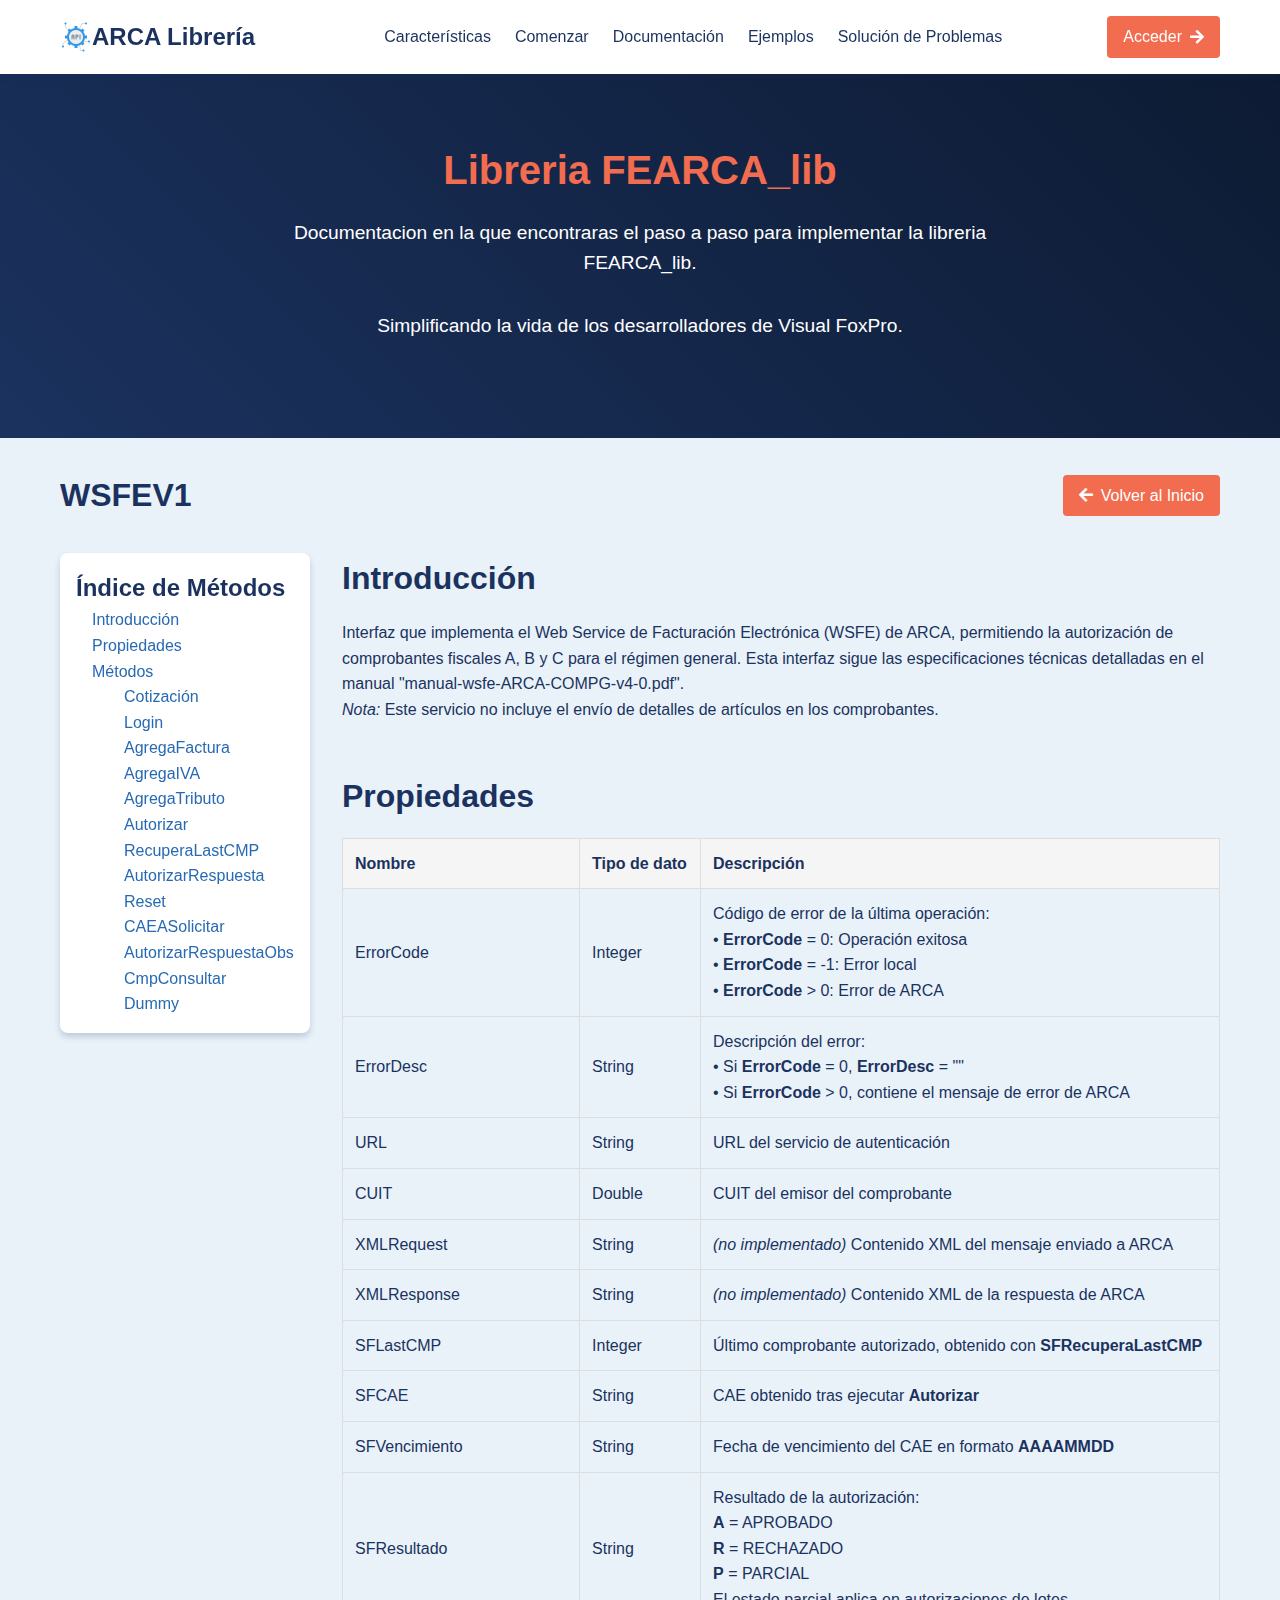
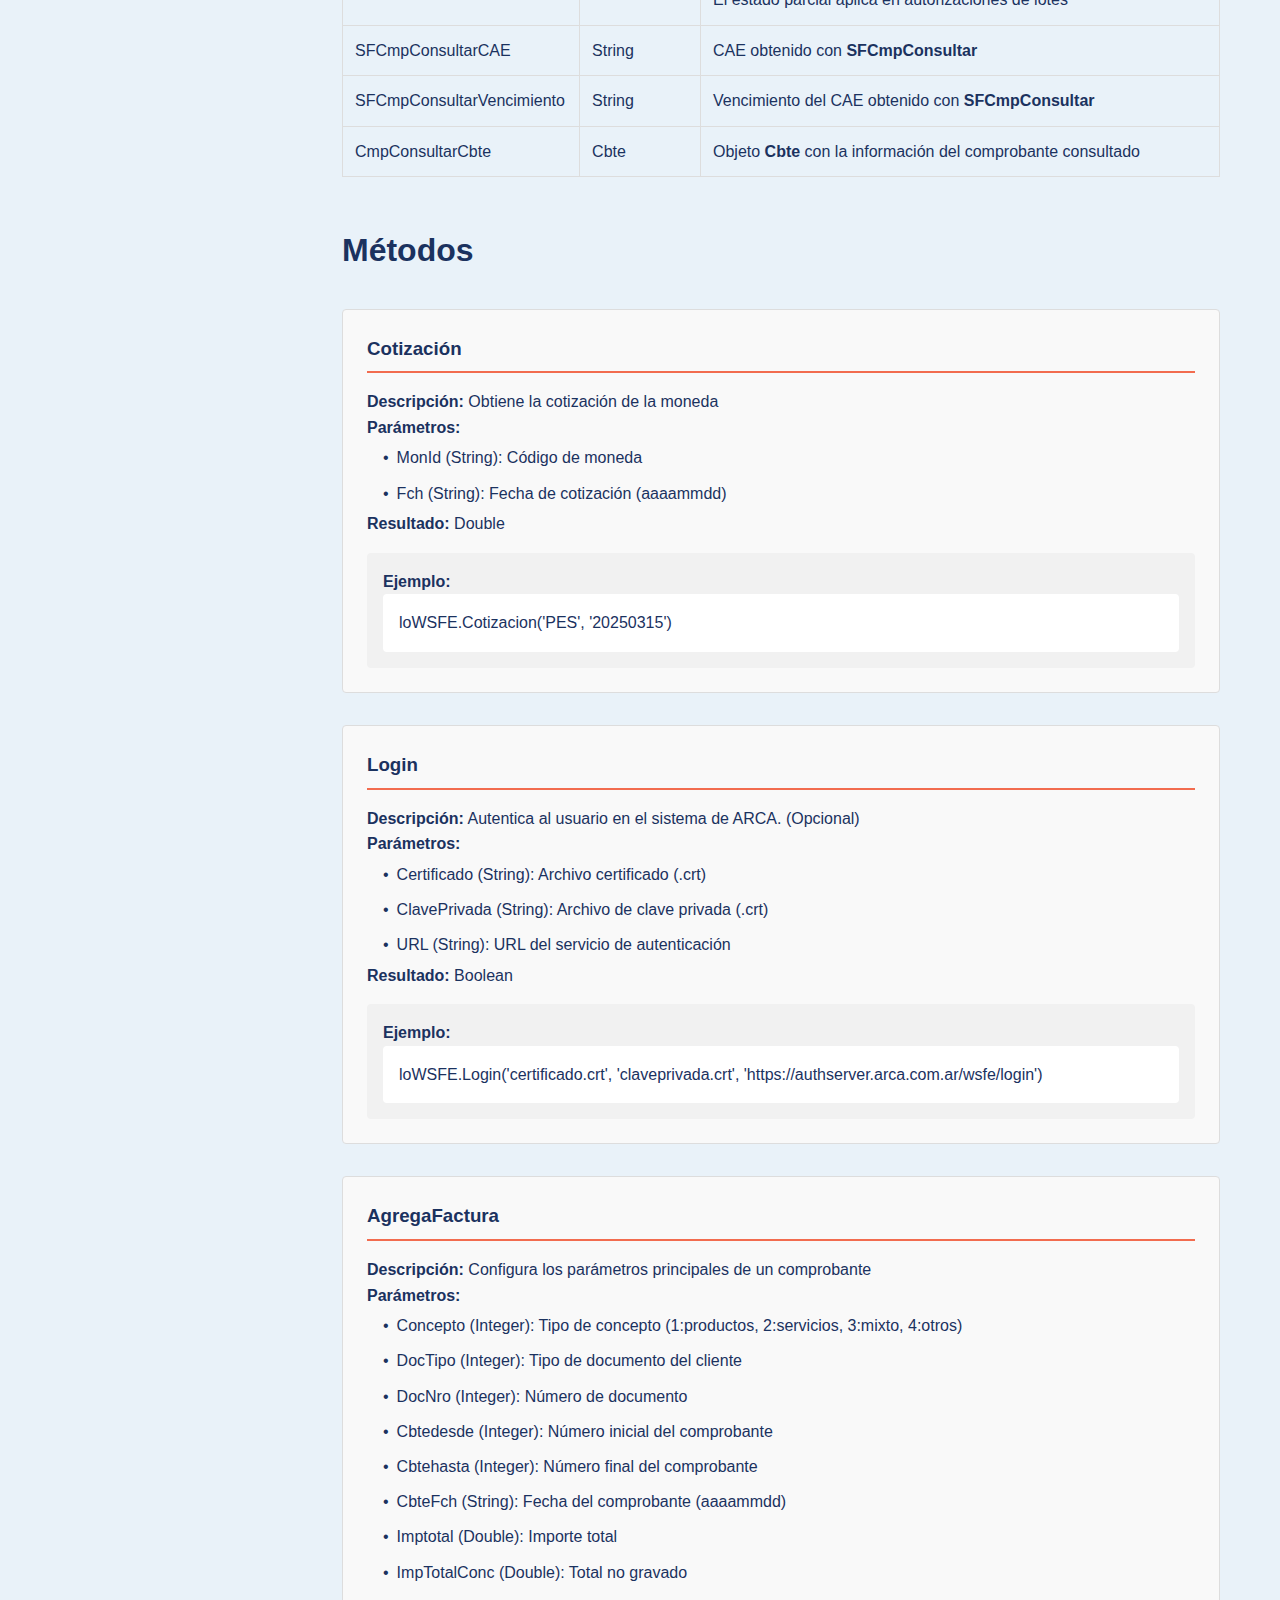
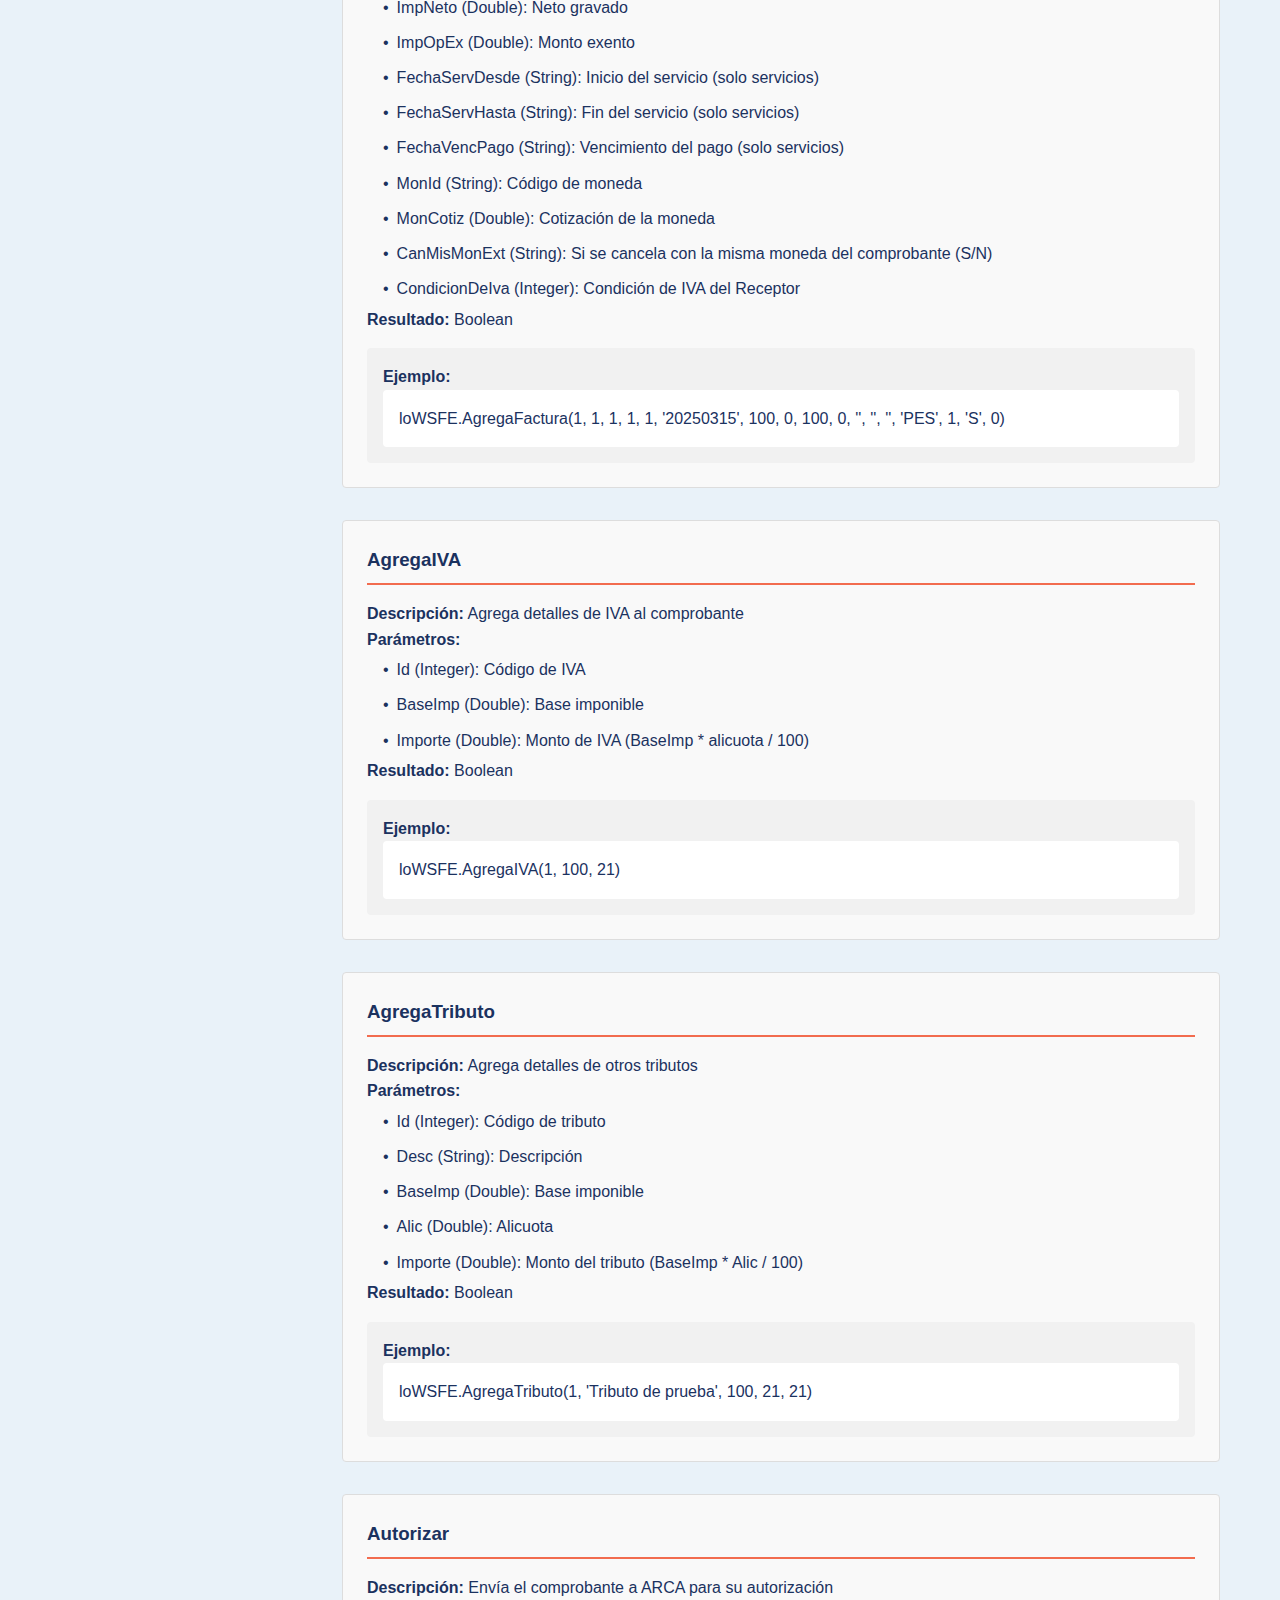
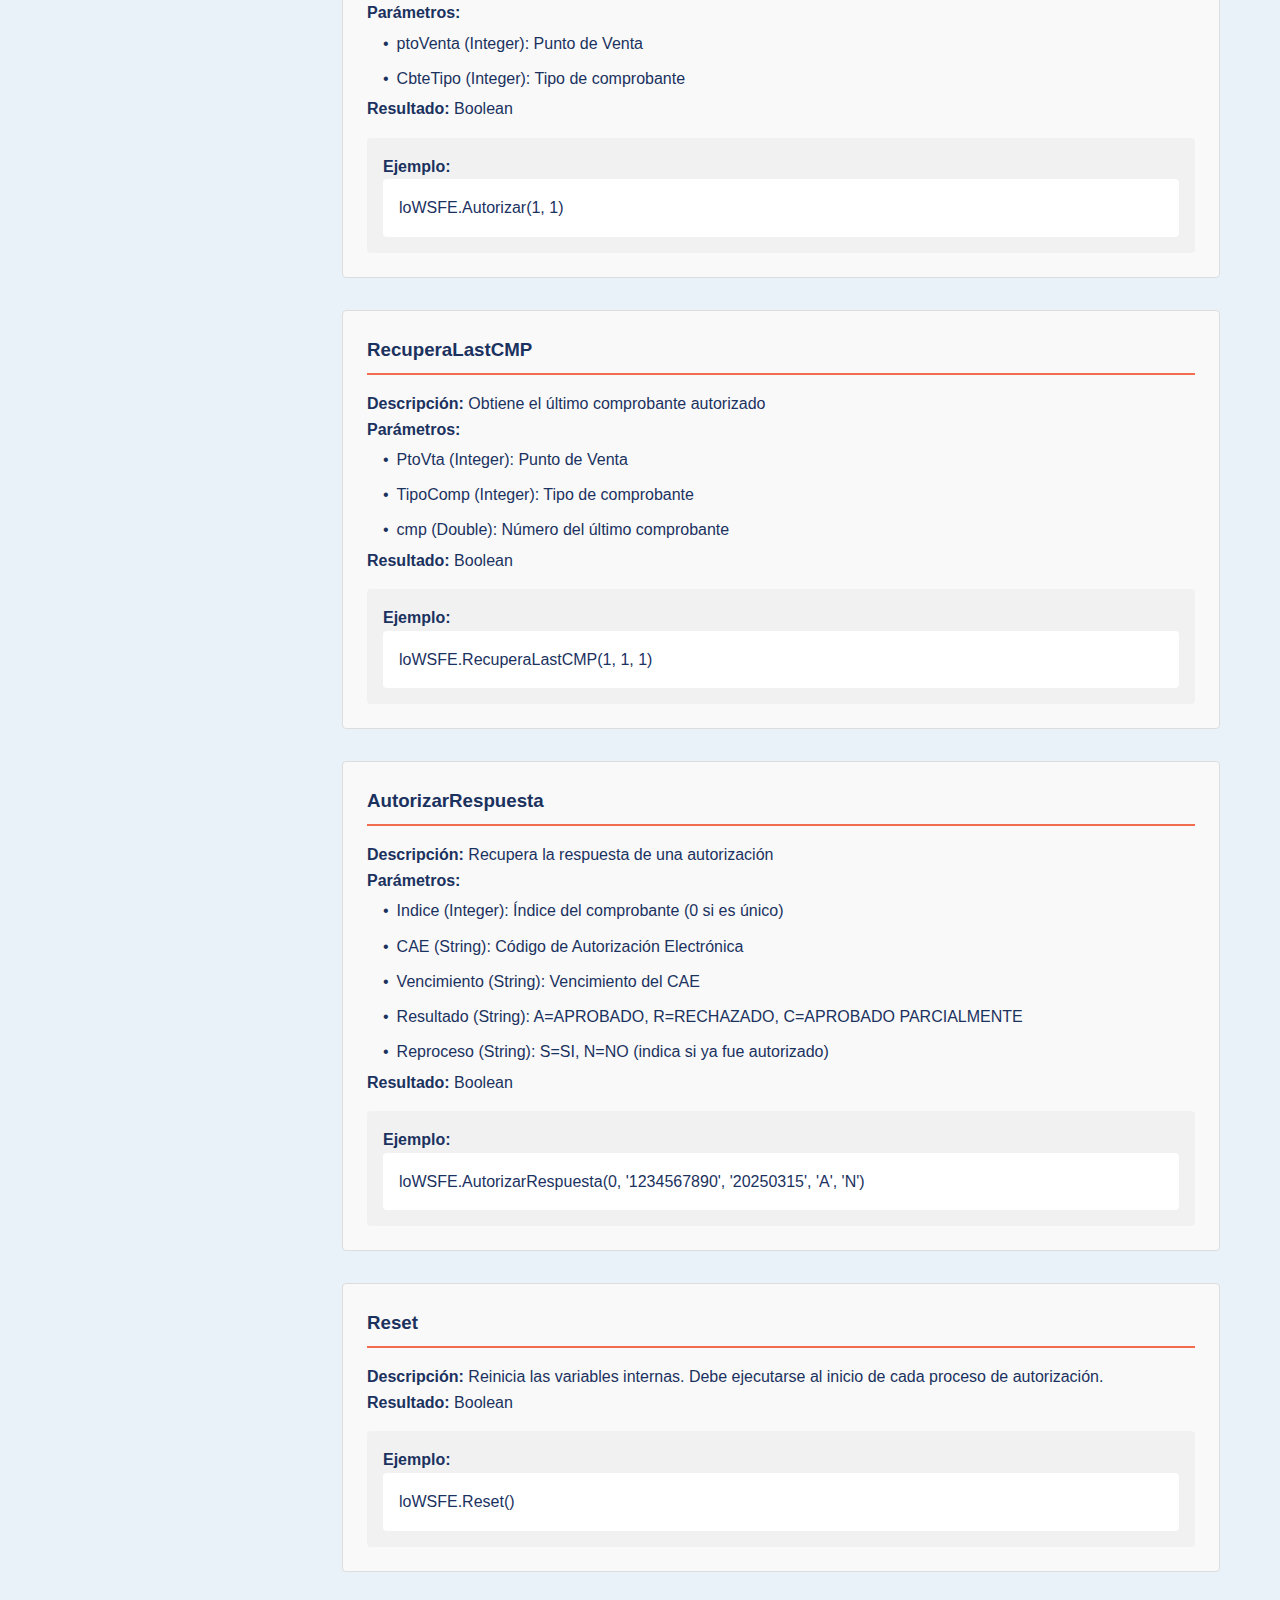
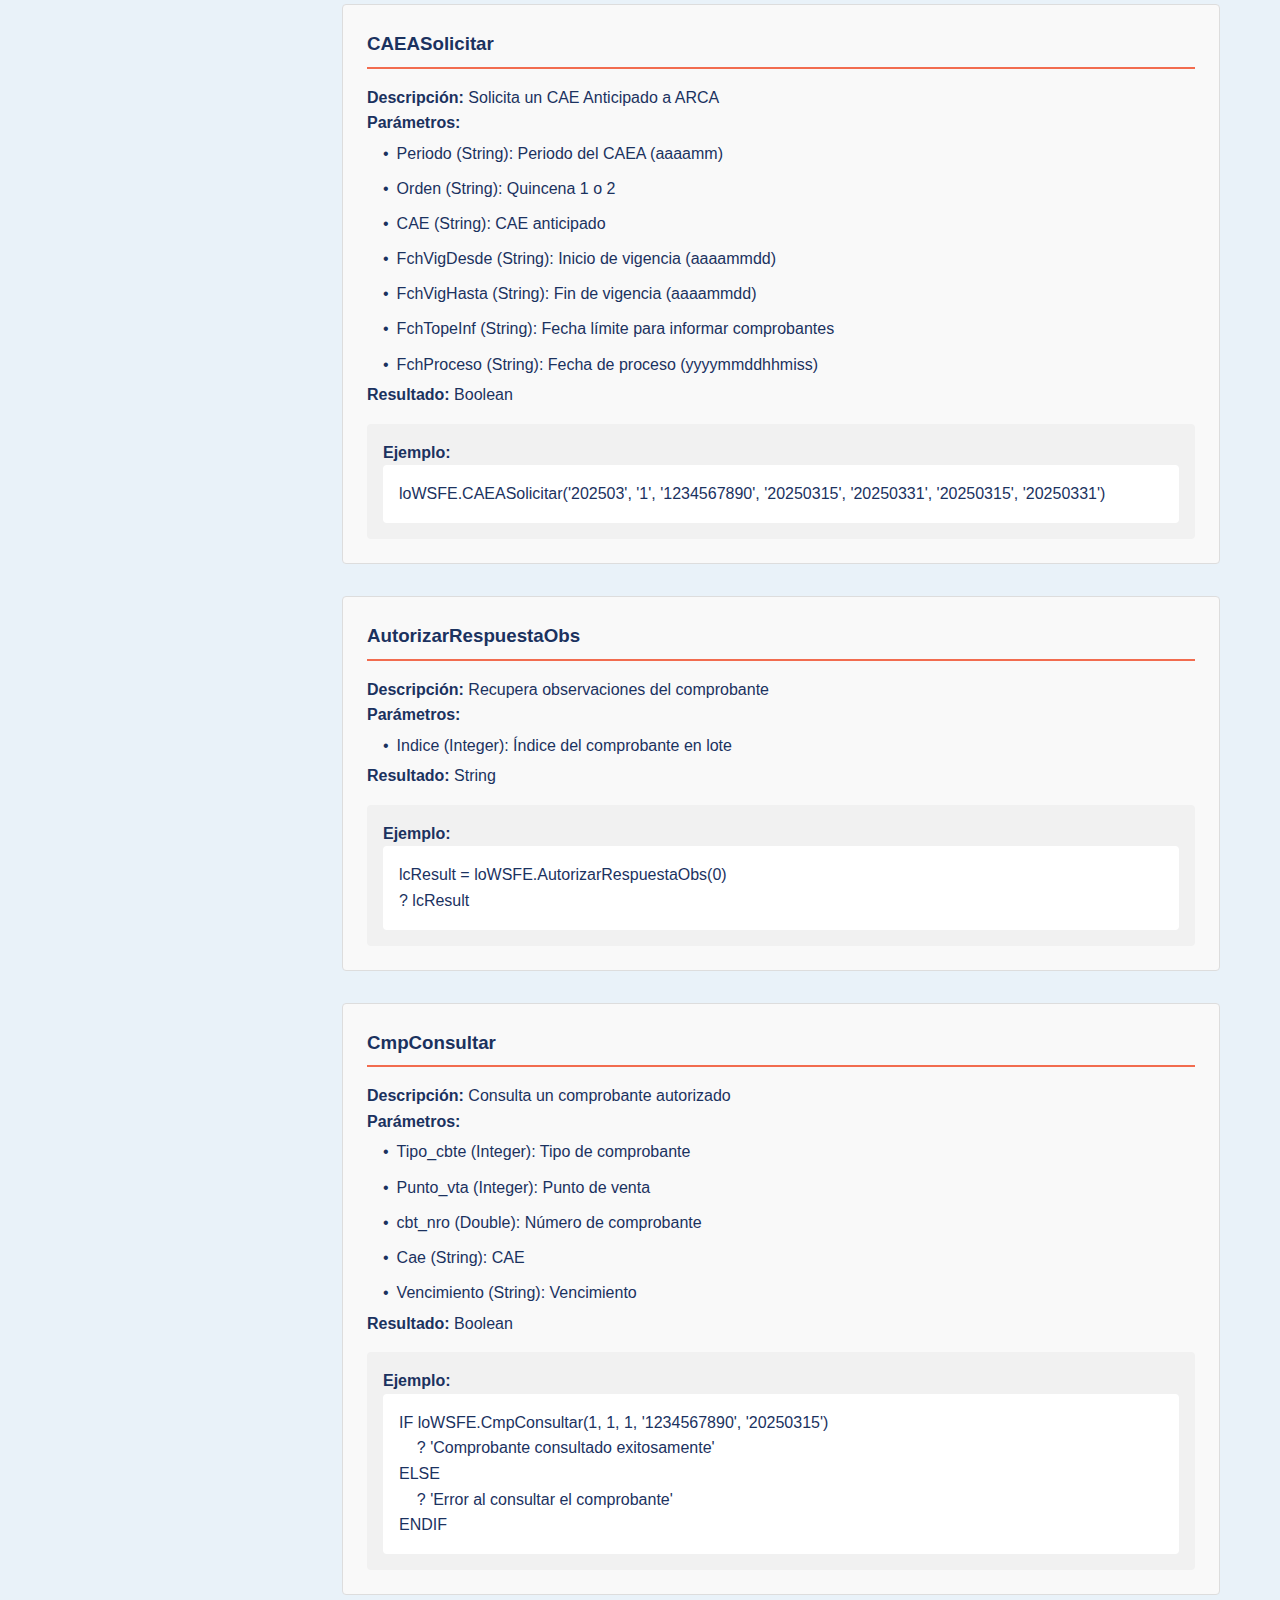
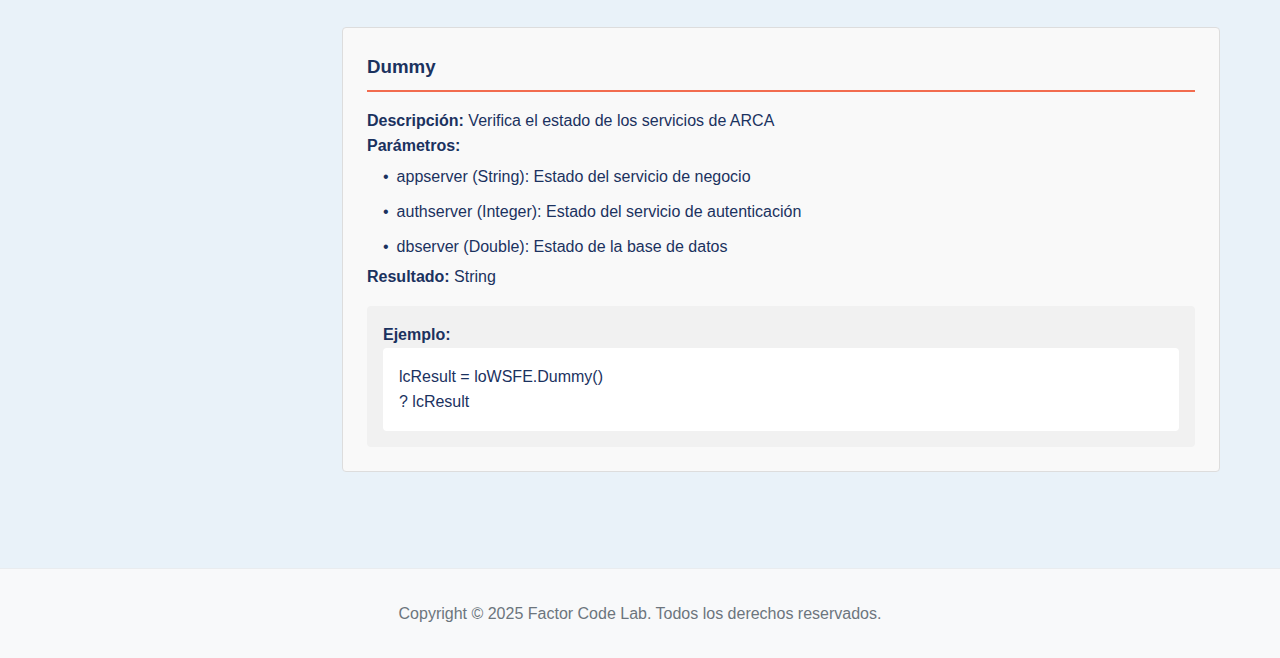
==== documentation.html @ 76cac280 "documentacion de arca terminada" ====
<!DOCTYPE html>
<html lang="es">
<head>
    <meta charset="UTF-8">
    <meta name="viewport" content="width=device-width, initial-scale=1.0">
    <title>Documentación de la Libreria FEARCA_lib</title>
    <link rel="stylesheet" href="css/styles.css">
    <script src="https://cdnjs.cloudflare.com/ajax/libs/jquery/3.6.0/jquery.min.js"></script>
    <script src="js/main.js" defer></script>
    <link rel="stylesheet" href="https://cdnjs.cloudflare.com/ajax/libs/font-awesome/5.15.4/css/all.min.css">
    <!-- Favicon y Apple Touch Icons -->
    <link rel="apple-touch-icon" sizes="180x180" href="/assets/icon/apple-touch-icon.png">
    <link rel="icon" type="image/png" sizes="32x32" href="/assets/icon/favicon-32x32.png">
    <link rel="icon" type="image/png" sizes="16x16" href="/assets/icon/favicon-16x16.png">
    <link rel="icon" type="image/png" sizes="192x192" href="/assets/icon/android-chrome-192x192.png">
    <link rel="icon" type="image/png" sizes="512x512" href="/assets/icon/android-chrome-512x512.png">
    <link rel="shortcut icon" href="/assets/icon/favicon.ico">

</head>
<body>
    <header>
        <div class="container header-content">
            <div class="menu-icon">
                <img src="/assets/icon/favicon-32x32.png" alt="Logo de ARCA Librería">
                <a href="#" class="logo">ARCA Librería</a>
            </div>
            <nav>
                <ul>
                    <li><a href="#features">Características</a></li>
                    <li><a href="#getting-started">Comenzar</a></li>
                    <li><a href="#documentation">Documentación</a></li>
                    <li><a href="#examples">Ejemplos</a></li>
                    <li><a href="#troubleshooting">Solución de Problemas</a></li>
                </ul>
            </nav>
            <div class="nav-buttons">
                <a href="https://apiworks.online/" class="btn-nav">
                    Acceder
                    <i class="fas fa-arrow-right"></i>
                    
                </a>
            </div>
        </div>
    </header>
    <section class="hero-library">
        <div class="container">
            <h1>Libreria FEARCA_lib</h1>
            <p>Documentacion en la que encontraras el paso a paso para implementar la libreria FEARCA_lib.</p>
            <p>Simplificando la vida de los desarrolladores de Visual FoxPro.</p>
            
        </div>
    </section>
    <main class="container">
        <div class="header-library">
            <h1>WSFEV1</h1>
            <div class="nav-buttons">
                <a href="index.html" class="btn-nav">
                    <i class="fas fa-arrow-left"></i>
                    Volver al Inicio
                </a>
            </div>
        </div>
        <div class="documentation-container">
            <aside class="sidebar">
                <section id="indice">
                    <h2>Índice de Métodos</h2>
                    <ul>
                        <li><a href="#introduccion">Introducción</a></li>
                        <li><a href="#propiedades">Propiedades</a></li>
                        <li><a href="#metodos">Métodos</a>
                            <ul>
                                <li><a href="#cotizacion">Cotización</a></li>
                                <li><a href="#login">Login</a></li>
                                <li><a href="#agregafactura">AgregaFactura</a></li>
                                <li><a href="#agregaiva">AgregaIVA</a></li>
                                <li><a href="#agregatributo">AgregaTributo</a></li>
                                <li><a href="#autorizar">Autorizar</a></li>
                                <li><a href="#recuperalastcmp">RecuperaLastCMP</a></li>
                                <li><a href="#autorizarrespuesta">AutorizarRespuesta</a></li>
                                <li><a href="#reset">Reset</a></li>
                                <li><a href="#caeasolicitar">CAEASolicitar</a></li>
                                <li><a href="#autorizarrespuestaobs">AutorizarRespuestaObs</a></li>
                                <li><a href="#cmpconsultar">CmpConsultar</a></li>
                                <li><a href="#dummy">Dummy</a></li>
                            </ul>
                        </li>
                    </ul>
                </section>
            </aside>

            <div class="content">
                <section id="introduccion">
                    <h2>Introducción</h2>
                    <p>Interfaz que implementa el Web Service de Facturación Electrónica (WSFE) de ARCA, permitiendo la autorización de comprobantes fiscales A, B y C para el régimen general. Esta interfaz sigue las especificaciones técnicas detalladas en el manual "manual-wsfe-ARCA-COMPG-v4-0.pdf".</p>
                    <p><em>Nota:</em> Este servicio no incluye el envío de detalles de artículos en los comprobantes.</p>
                </section>

                <section id="propiedades">
                    <h2 class="content-title">Propiedades</h2>
                    <table>
                        <thead>
                            <tr>
                                <th>Nombre</th>
                                <th>Tipo de dato</th>
                                <th>Descripción</th>
                            </tr>
                        </thead>
                        <tbody>
                            <tr>
                                <td>ErrorCode</td>
                                <td>Integer</td>
                                <td>Código de error de la última operación:<br>
                                    • <strong>ErrorCode</strong> = 0: Operación exitosa<br>
                                    • <strong>ErrorCode</strong> = -1: Error local<br>
                                    • <strong>ErrorCode</strong> > 0: Error de ARCA</td>
                            </tr>
                            <tr>
                                <td>ErrorDesc</td>
                                <td>String</td>
                                <td>Descripción del error:<br>
                                    • Si <strong>ErrorCode</strong> = 0, <strong>ErrorDesc</strong> = ""<br>
                                    • Si <strong>ErrorCode</strong> > 0, contiene el mensaje de error de ARCA</td>
                            </tr>
                            <tr>
                                <td>URL</td>
                                <td>String</td>
                                <td>URL del servicio de autenticación</td>
                            </tr>
                            <tr>
                                <td>CUIT</td>
                                <td>Double</td>
                                <td>CUIT del emisor del comprobante</td>
                            </tr>
                            <tr>
                                <td>XMLRequest</td>
                                <td>String</td>
                                <td><em>(no implementado)</em> Contenido XML del mensaje enviado a ARCA</td>
                            </tr>
                            <tr>
                                <td>XMLResponse</td>
                                <td>String</td>
                                <td><em>(no implementado)</em> Contenido XML de la respuesta de ARCA</td>
                            </tr>
                            <tr>
                                <td>SFLastCMP</td>
                                <td>Integer</td>
                                <td>Último comprobante autorizado, obtenido con <strong>SFRecuperaLastCMP</strong></td>
                            </tr>
                            <tr>
                                <td>SFCAE</td>
                                <td>String</td>
                                <td>CAE obtenido tras ejecutar <strong>Autorizar</strong></td>
                            </tr>
                            <tr>
                                <td>SFVencimiento</td>
                                <td>String</td>
                                <td>Fecha de vencimiento del CAE en formato <strong>AAAAMMDD</strong></td>
                            </tr>
                            <tr>
                                <td>SFResultado</td>
                                <td>String</td>
                                <td>Resultado de la autorización:<br>
                                    <strong>A</strong> = APROBADO<br>
                                    <strong>R</strong> = RECHAZADO<br>
                                    <strong>P</strong> = PARCIAL<br>
                                    El estado parcial aplica en autorizaciones de lotes</td>
                            </tr>
                            <tr>
                                <td>SFCmpConsultarCAE</td>
                                <td>String</td>
                                <td>CAE obtenido con <strong>SFCmpConsultar</strong></td>
                            </tr>
                            <tr>
                                <td>SFCmpConsultarVencimiento</td>
                                <td>String</td>
                                <td>Vencimiento del CAE obtenido con <strong>SFCmpConsultar</strong></td>
                            </tr>
                            <tr>
                                <td>CmpConsultarCbte</td>
                                <td>Cbte</td>
                                <td>Objeto <strong>Cbte</strong> con la información del comprobante consultado</td>
                            </tr>
                        </tbody>
                    </table>
                </section>

                <section id="metodos">
                    <h2 class="content-title">Métodos</h2>
                    
                    <div id="cotizacion" class="metodo">
                        <h3>Cotización</h3>
                        <p><strong>Descripción:</strong> Obtiene la cotización de la moneda</p>
                        <p><strong>Parámetros:</strong></p>
                        <ul>
                            <li class="li-library">MonId (String): Código de moneda</li>
                            <li class="li-library">Fch (String): Fecha de cotización (aaaammdd)</li>
                        </ul>
                        <p><strong>Resultado:</strong> Double</p>
                        <div class="ejemplo">
                            <h4>Ejemplo:</h4>
                            <pre><code>loWSFE.Cotizacion('PES', '20250315')</code></pre>
                        </div>
                    </div>

                    <div id="login" class="metodo">
                        <h3>Login</h3>
                        <p><strong>Descripción:</strong> Autentica al usuario en el sistema de ARCA. (Opcional)</p>
                        <p><strong>Parámetros:</strong></p>
                        <ul>
                            <li class="li-library">Certificado (String): Archivo certificado (.crt)</li>
                            <li class="li-library">ClavePrivada (String): Archivo de clave privada (.crt)</li>
                            <li class="li-library">URL (String): URL del servicio de autenticación</li>
                        </ul>
                        <p><strong>Resultado:</strong> Boolean</p>
                        <div class="ejemplo">
                            <h4>Ejemplo:</h4>
                            <pre><code>loWSFE.Login('certificado.crt', 'claveprivada.crt', 'https://authserver.arca.com.ar/wsfe/login')</code></pre>
                        </div>
                    </div>

                    <div id="agregafactura" class="metodo">
                        <h3>AgregaFactura</h3>
                        <p><strong>Descripción:</strong> Configura los parámetros principales de un comprobante</p>
                        <p><strong>Parámetros:</strong></p>
                        <ul>
                            <li class="li-library">Concepto (Integer): Tipo de concepto (1:productos, 2:servicios, 3:mixto, 4:otros)</li>
                            <li class="li-library">DocTipo (Integer): Tipo de documento del cliente</li>
                            <li class="li-library">DocNro (Integer): Número de documento</li>
                            <li class="li-library">Cbtedesde (Integer): Número inicial del comprobante</li>
                            <li class="li-library">Cbtehasta (Integer): Número final del comprobante</li>
                            <li class="li-library">CbteFch (String): Fecha del comprobante (aaaammdd)</li>
                            <li class="li-library">Imptotal (Double): Importe total</li>
                            <li class="li-library">ImpTotalConc (Double): Total no gravado</li>
                            <li class="li-library">ImpNeto (Double): Neto gravado</li>
                            <li class="li-library">ImpOpEx (Double): Monto exento</li>
                            <li class="li-library">FechaServDesde (String): Inicio del servicio (solo servicios)</li>
                            <li class="li-library">FechaServHasta (String): Fin del servicio (solo servicios)</li>
                            <li class="li-library">FechaVencPago (String): Vencimiento del pago (solo servicios)</li>
                            <li class="li-library">MonId (String): Código de moneda</li>
                            <li class="li-library">MonCotiz (Double): Cotización de la moneda</li>
                            <li class="li-library">CanMisMonExt (String): Si se cancela con la misma moneda del comprobante (S/N)</li>
                            <li class="li-library">CondicionDeIva (Integer): Condición de IVA del Receptor</li>
                        </ul>
                        <p><strong>Resultado:</strong> Boolean</p>
                        <div class="ejemplo">
                            <h4>Ejemplo:</h4>
                            <pre><code>loWSFE.AgregaFactura(1, 1, 1, 1, 1, '20250315', 100, 0, 100, 0, '', '', '', 'PES', 1, 'S', 0)</code></pre>
                        </div>
                    </div>

                    <div id="agregaiva" class="metodo">
                        <h3>AgregaIVA</h3>
                        <p><strong>Descripción:</strong> Agrega detalles de IVA al comprobante</p>
                        <p><strong>Parámetros:</strong></p>
                        <ul>
                            <li class="li-library">Id (Integer): Código de IVA</li>
                            <li class="li-library">BaseImp (Double): Base imponible</li>
                            <li class="li-library">Importe (Double): Monto de IVA (BaseImp * alicuota / 100)</li>
                        </ul>
                        <p><strong>Resultado:</strong> Boolean</p>
                        <div class="ejemplo">
                            <h4>Ejemplo:</h4>
                            <pre><code>loWSFE.AgregaIVA(1, 100, 21)</code></pre>
                        </div>
                    </div>

                    <div id="agregatributo" class="metodo">
                        <h3>AgregaTributo</h3>
                        <p><strong>Descripción:</strong> Agrega detalles de otros tributos</p>
                        <p><strong>Parámetros:</strong></p>
                        <ul>
                            <li class="li-library">Id (Integer): Código de tributo</li>
                            <li class="li-library">Desc (String): Descripción</li>
                            <li class="li-library">BaseImp (Double): Base imponible</li>
                            <li class="li-library">Alic (Double): Alicuota</li>
                            <li class="li-library">Importe (Double): Monto del tributo (BaseImp * Alic / 100)</li>
                        </ul>
                        <p><strong>Resultado:</strong> Boolean</p>
                        <div class="ejemplo">
                            <h4>Ejemplo:</h4>
                            <pre><code>loWSFE.AgregaTributo(1, 'Tributo de prueba', 100, 21, 21)</code></pre>
                        </div>
                    </div>

                    <div id="autorizar" class="metodo">
                        <h3>Autorizar</h3>
                        <p><strong>Descripción:</strong> Envía el comprobante a ARCA para su autorización</p>
                        <p><strong>Parámetros:</strong></p>
                        <ul>
                            <li class="li-library">ptoVenta (Integer): Punto de Venta</li>
                            <li class="li-library">CbteTipo (Integer): Tipo de comprobante</li>
                        </ul>
                        <p><strong>Resultado:</strong> Boolean</p>
                        <div class="ejemplo">
                            <h4>Ejemplo:</h4>
                            <pre><code>loWSFE.Autorizar(1, 1)</code></pre>
                        </div>
                    </div>

                    <div id="recuperalastcmp" class="metodo">
                        <h3>RecuperaLastCMP</h3>
                        <p><strong>Descripción:</strong> Obtiene el último comprobante autorizado</p>
                        <p><strong>Parámetros:</strong></p>
                        <ul>
                            <li class="li-library">PtoVta (Integer): Punto de Venta</li>
                            <li class="li-library">TipoComp (Integer): Tipo de comprobante</li>
                            <li class="li-library">cmp (Double): Número del último comprobante</li>
                        </ul>
                        <p><strong>Resultado:</strong> Boolean</p>
                        <div class="ejemplo">
                            <h4>Ejemplo:</h4>
                            <pre><code>loWSFE.RecuperaLastCMP(1, 1, 1)</code></pre>
                        </div>
                    </div>

                    <div id="autorizarrespuesta" class="metodo">
                        <h3>AutorizarRespuesta</h3>
                        <p><strong>Descripción:</strong> Recupera la respuesta de una autorización</p>
                        <p><strong>Parámetros:</strong></p>
                        <ul>
                            <li class="li-library">Indice (Integer): Índice del comprobante (0 si es único)</li>
                            <li class="li-library">CAE (String): Código de Autorización Electrónica</li>
                            <li class="li-library">Vencimiento (String): Vencimiento del CAE</li>
                            <li class="li-library">Resultado (String): A=APROBADO, R=RECHAZADO, C=APROBADO PARCIALMENTE</li>
                            <li class="li-library">Reproceso (String): S=SI, N=NO (indica si ya fue autorizado)</li>
                        </ul>
                        <p><strong>Resultado:</strong> Boolean</p>
                        <div class="ejemplo">
                            <h4>Ejemplo:</h4>
                            <pre><code>loWSFE.AutorizarRespuesta(0, '1234567890', '20250315', 'A', 'N')</code></pre>
                        </div>
                    </div>

                    <div id="reset" class="metodo">
                        <h3>Reset</h3>
                        <p><strong>Descripción:</strong> Reinicia las variables internas. Debe ejecutarse al inicio de cada proceso de autorización.</p>
                        <p><strong>Resultado:</strong> Boolean</p>
                        <div class="ejemplo">
                            <h4>Ejemplo:</h4>
                            <pre><code>loWSFE.Reset()</code></pre>
                        </div>
                    </div>

                    <div id="caeasolicitar" class="metodo">
                        <h3>CAEASolicitar</h3>
                        <p><strong>Descripción:</strong> Solicita un CAE Anticipado a ARCA</p>
                        <p><strong>Parámetros:</strong></p>
                        <ul>
                            <li class="li-library">Periodo (String): Periodo del CAEA (aaaamm)</li>
                            <li class="li-library">Orden (String): Quincena 1 o 2</li>
                            <li class="li-library">CAE (String): CAE anticipado</li>
                            <li class="li-library">FchVigDesde (String): Inicio de vigencia (aaaammdd)</li>
                            <li class="li-library">FchVigHasta (String): Fin de vigencia (aaaammdd)</li>
                            <li class="li-library">FchTopeInf (String): Fecha límite para informar comprobantes</li>
                            <li class="li-library">FchProceso (String): Fecha de proceso (yyyymmddhhmiss)</li>
                        </ul>
                        <p><strong>Resultado:</strong> Boolean</p>
                        <div class="ejemplo">
                            <h4>Ejemplo:</h4>
                            <pre><code>loWSFE.CAEASolicitar('202503', '1', '1234567890', '20250315', '20250331', '20250315', '20250331')</code></pre>
                        </div>
                    </div>

                    <div id="autorizarrespuestaobs" class="metodo">
                        <h3>AutorizarRespuestaObs</h3>
                        <p><strong>Descripción:</strong> Recupera observaciones del comprobante</p>
                        <p><strong>Parámetros:</strong></p>
                        <ul>
                            <li class="li-library">Indice (Integer): Índice del comprobante en lote</li>
                        </ul>
                        <p><strong>Resultado:</strong> String</p>
                        <div class="ejemplo">
                            <h4>Ejemplo:</h4>
                            <pre><code>lcResult = loWSFE.AutorizarRespuestaObs(0)
? lcResult</code></pre>
                        </div>
                    </div>

                    <div id="cmpconsultar" class="metodo">
                        <h3>CmpConsultar</h3>
                        <p><strong>Descripción:</strong> Consulta un comprobante autorizado</p>
                        <p><strong>Parámetros:</strong></p>
                        <ul>
                            <li class="li-library">Tipo_cbte (Integer): Tipo de comprobante</li>
                            <li class="li-library">Punto_vta (Integer): Punto de venta</li>
                            <li class="li-library">cbt_nro (Double): Número de comprobante</li>
                            <li class="li-library">Cae (String): CAE</li>
                            <li class="li-library">Vencimiento (String): Vencimiento</li>
                        </ul>
                        <p><strong>Resultado:</strong> Boolean</p>
                        <div class="ejemplo">
                            <h4>Ejemplo:</h4>
                            <pre><code>IF loWSFE.CmpConsultar(1, 1, 1, '1234567890', '20250315')
    ? 'Comprobante consultado exitosamente'
ELSE
    ? 'Error al consultar el comprobante'
ENDIF</code></pre>
                        </div>
                    </div>

                    <div id="dummy" class="metodo">
                        <h3>Dummy</h3>
                        <p><strong>Descripción:</strong> Verifica el estado de los servicios de ARCA</p>
                        <p><strong>Parámetros:</strong></p>
                        <ul>
                            <li class="li-library">appserver (String): Estado del servicio de negocio</li>
                            <li class="li-library">authserver (Integer): Estado del servicio de autenticación</li>
                            <li class="li-library">dbserver (Double): Estado de la base de datos</li>
                        </ul>
                        <p><strong>Resultado:</strong> String</p>
                        <div class="ejemplo">
                            <h4>Ejemplo:</h4>
                            <pre><code>lcResult = loWSFE.Dummy()
? lcResult</code></pre>
                        </div>
                    </div>
                    
                </section>
            </div>
        </div>
    </main>

    <footer class="footer">
        <div class="container">
            <p>Copyright &copy; 2025 Factor Code Lab. Todos los derechos reservados.</p>
        </div>
    </footer>
</body>
</html>
---- css/styles.css ----
:root {
    --primary: #1B325F;
    --secondary: #9CC4E4;
    --success: #F26C4F;
    --warning: #F26C4F;
    --danger: #F26C4F;
    --light: #E9F2F9;
    --dark: #1B325F;
    --shadow: 0 4px 6px rgba(27, 50, 95, 0.2);
}

* {
    margin: 0;
    padding: 0;
    box-sizing: border-box;
    font-family: 'Segoe UI', Tahoma, Geneva, Verdana, sans-serif;
}

body {
    background-color: #E9F2F9;
    color: #1B325F;
    line-height: 1.6;
}

.container {
    max-width: 1200px;
    margin: 0 auto;
    padding: 0 20px;
}

header {
    background-color: white;
    box-shadow: var(--shadow);
    padding: 1rem 0;
    position: sticky;
    top: 0;
    z-index: 1000;
}

.header-content {
    display: flex;
    justify-content: space-between;
    align-items: center;
}

.logo {
    font-size: 1.5rem;
    font-weight: 700;
    color: var(--primary);
    text-decoration: none;
    transition: transform 0.3s ease;
}

.logo:hover {
    transform: scale(1.05);
}

nav ul {
    display: flex;
    list-style: none;
}

nav ul li {
    margin-left: 1.5rem;
}

nav ul li a {
    text-decoration: none;
    color: var(--dark);
    font-weight: 500;
    transition: color 0.3s, transform 0.3s;
    display: inline-block;
}

nav ul li a:hover {
    color: var(--primary);
    transform: translateY(-2px);
}

.menu-icon {
    display: flex;
    align-items: center;
}
.hero {
    background-color: var(--primary);
    color: white;
    padding: 4rem 0;
    text-align: center;
    background-image: linear-gradient(45deg, var(--primary), #0D1B33);
}

.hero h1 {
    font-size: 2.5rem;
    margin-bottom: 1rem;
    opacity: 0;
    transform: translateY(20px);
    transition: opacity 0.8s, transform 0.8s;
}

.hero p {
    font-size: 1.2rem;
    max-width: 800px;
    margin: 0 auto 2rem;
    opacity: 0;
    transform: translateY(20px);
    transition: opacity 0.8s 0.2s, transform 0.8s 0.2s;
}

.hero.loaded h1,
.hero.loaded p {
    opacity: 1;
    transform: translateY(0);
}

.btn {
    display: inline-block;
    padding: 0.8rem 1.5rem;
    background-color: var(--success);
    color: white;
    text-decoration: none;
    border-radius: 4px;
    font-weight: 500;
    transition: background-color 0.3s, transform 0.3s;
    opacity: 0;
    transform: translateY(20px);
    transition: background-color 0.3s, transform 0.3s, opacity 0.8s 0.4s;
}


.hero.loaded .btn {
    opacity: 1;
    transform: translateY(0);
}

.btn:hover {
    background-color: #E05A3D;
    transform: translateY(-3px);
    box-shadow: 0 4px 8px rgba(242, 108, 79, 0.4);
}
.btn-library {
    display: inline-block;
    padding: 0.8rem 1.5rem;
    background-color: var(--success);
    color: white;
    text-decoration: none;
    border-radius: 4px;
    font-weight: 500;
}
.btn-library:hover {
    background-color: #E05A3D;
    transform: translateY(-3px);
    box-shadow: 0 4px 8px rgba(242, 108, 79, 0.4);
}
.features {
    padding: 4rem 0;
}

.features h2 {
    text-align: center;
    margin-bottom: 3rem;
    font-size: 2rem;
    position: relative;
    overflow: hidden;
}

.features h2::after {
    content: '';
    position: absolute;
    bottom: -10px;
    left: 50%;
    width: 80px;
    height: 3px;
    background-color: var(--primary);
    transform: translateX(-50%);
}

.feature-grid {
    display: grid;
    grid-template-columns: repeat(auto-fit, minmax(300px, 1fr));
    gap: 2rem;
}

.feature-card {
    background-color: white;
    border-radius: 8px;
    padding: 2rem;
    box-shadow: var(--shadow);
    transition: transform 0.3s, box-shadow 0.3s;
    opacity: 0;
    transform: translateY(30px);
    border-top: 3px solid var(--secondary);
}

.feature-card.visible {
    opacity: 1;
    transform: translateY(0);
}

.feature-card:hover {
    transform: translateY(-5px);
    box-shadow: 0 8px 16px rgba(0, 0, 0, 0.1);
}

.feature-card h3 {
    margin-bottom: 1rem;
    color: var(--primary);
}
.library {
    padding: 4rem 0;
    background-color: var(--light);
    text-align: center;
}
.library h2 {
    color: var(--primary);
    text-align: center;
    margin-bottom: 3rem;
    font-size: 2rem;
    position: relative;
}
.library h2::after {
    content: '';
    position: absolute;
    bottom: -10px;
    left: 50%;
    width: 80px;
    height: 3px;
    background-color: var(--primary);
    transform: translateX(-50%);
}
.documentation {
    padding: 4rem 0;
    background-color: white;
}

.documentation h2 {
    text-align: center;
    margin-bottom: 3rem;
    font-size: 2rem;
    position: relative;
}

.documentation h2::after {
    content: '';
    position: absolute;
    bottom: -10px;
    left: 50%;
    width: 80px;
    height: 3px;
    background-color: var(--primary);
    transform: translateX(-50%);
}

.tab-container {
    max-width: 1000px;
    margin: 0 auto;
}

.tab-buttons {
    display: flex;
    border-bottom: 1px solid #ddd;
    margin-bottom: 2rem;
    /*overflow-x: auto;
    scrollbar-width: thin;*/
}

/*.tab-buttons::-webkit-scrollbar {
    height: 5px;
}

.tab-buttons::-webkit-scrollbar-thumb {
    background-color: var(--secondary);
    border-radius: 10px;
}*/

.tab-btn {
    padding: 0.8rem 1.5rem;
    background-color: transparent;
    border: none;
    cursor: pointer;
    font-weight: 500;
    color: var(--secondary);
    position: relative;
    white-space: nowrap;
    transition: color 0.3s;
}

.tab-btn.active {
    color: var(--primary);
}

.tab-btn.active::after {
    content: '';
    position: absolute;
    bottom: -1px;
    left: 0;
    width: 100%;
    height: 3px;
    background-color: var(--primary);
    transform: scaleX(0);
    animation: tabActive 0.3s forwards;
}

@keyframes tabActive {
    from {
        transform: scaleX(0);
    }
    to {
        transform: scaleX(1);
    }
}

.tab-content {
    display: none;
    opacity: 0;
    transform: translateY(10px);
    transition: opacity 0.5s, transform 0.5s;
}

.tab-content.active {
    display: block;
    opacity: 1;
    transform: translateY(0);
}

.step-container {
    margin-bottom: 2rem;
}

.step {
    display: flex;
    margin-bottom: 1.5rem;
    background-color: white;
    border-radius: 8px;
    padding: 1.5rem;
    box-shadow: 0 2px 4px rgba(27, 50, 95, 0.1);
    opacity: 0;
    transform: translateX(-20px);
    transition: opacity 0.5s, transform 0.5s;
}

.step.visible {
    opacity: 1;
    transform: translateX(0);
}

.step-number {
    font-size: 1.5rem;
    font-weight: 700;
    color: var(--primary);
    margin-right: 1rem;
    min-width: 2rem;
}

.step-content h4 {
    margin-bottom: 0.5rem;
}

.code-block {
    background-color: white;
    border-left: 4px solid var(--primary);
    padding: 1rem;
    margin: 1rem 0;
    font-family: monospace;
    border-radius: 0 4px 4px 0;
    position: relative;
}

.code-block::before {
    content: 'Código';
    position: absolute;
    top: 10px;
    right: 10px;
    background-color: var(--primary);
    color: white;
    font-size: 0.75rem;
    padding: 0.2rem 0.5rem;
    border-radius: 3px;
    opacity: 0.8;
}

.error-section {
    margin-top: 3rem;
}

.error-item {
    background-color: white;
    border-radius: 8px;
    padding: 1.5rem;
    margin-bottom: 1rem;
    box-shadow: 0 2px 4px rgba(27, 50, 95, 0.1);
    transition: transform 0.3s;
    border-left: 3px solid var(--success);
}

.error-item:hover {
    transform: translateX(5px);
}

.error-item h4 {
    color: var(--danger);
    margin-bottom: 0.5rem;
    display: flex;
    align-items: center;
}

.error-item h4::before {
    content: '⚠️';
    margin-right: 0.5rem;
}

.solution-list {
    margin-left: 2rem;
}

.solution-list li {
    margin-bottom: 0.5rem;
    opacity: 0.9;
    transition: opacity 0.3s;
}

.solution-list li:hover {
    opacity: 1;
}

footer {
    background-color: var(--dark);
    color: white;
    padding: 2rem 0;
    text-align: center;
}

.footer-content {
    display: flex;
    flex-direction: column;
    align-items: center;
}

.footer-links {
    display: flex;
    margin: 1rem 0;
}

.footer-links a {
    color: white;
    margin: 0 1rem;
    text-decoration: none;
    transition: color 0.3s;
}

.footer-links a:hover {
    color: var(--secondary);
    text-decoration: underline;
}

/* Animaciones adicionales */
.fade-in {
    animation: fadeIn 0.8s forwards;
}

@keyframes fadeIn {
    from {
        opacity: 0;
        transform: translateY(20px);
    }
    to {
        opacity: 1;
        transform: translateY(0);
    }
}

.pulse {
    animation: pulse 2s infinite;
}

@keyframes pulse {
    0% {
        transform: scale(1);
    }
    50% {
        transform: scale(1.05);
    }
    100% {
        transform: scale(1);
    }
}

/* Media Queries */
@media (max-width: 768px) {
    .header-content {
        flex-direction: column;
        padding: 1rem 0;
    }
    
    nav ul {
        margin-top: 1rem;
        flex-wrap: wrap;
        justify-content: center;
    }
    
    nav ul li {
        margin: 0.5rem;
    }
    
    .hero h1 {
        font-size: 2rem;
    }
    
    .tab-buttons {
        overflow-x: auto;
    }
}

@media (max-width: 480px) {
    .hero h1 {
        font-size: 1.8rem;
    }
    
    .hero p {
        font-size: 1rem;
    }
    
    .step {
        flex-direction: column;
    }
    
    .step-number {
        margin-bottom: 0.5rem;
    }
}

.footer {
    background-color: #f8f9fa;
    padding: 2rem 0;
    margin-top: 4rem;
    text-align: center;
    border-top: 1px solid #e9ecef;
}

.footer p {
    margin: 0;
    color: #6c757d;
}
/* LIBRARY*/
.hero-library {
    background-color: var(--primary);
    padding: 4rem 0;
    text-align: center;
    background-image: linear-gradient(45deg, var(--primary), #0D1B33);
}

.hero-library h1 {
    color: var(--success);
    font-size: 2.5rem;
    margin-bottom: 1rem;
    opacity: 0;
    transform: translateY(20px);
    transition: opacity 0.8s, transform 0.8s;
}

.hero-library p {
    color:white;
    font-size: 1.2rem;
    max-width: 800px;
    margin: 0 auto 2rem;
    opacity: 0;
    transform: translateY(20px);
    transition: opacity 0.8s 0.2s, transform 0.8s 0.2s;
}

.hero-library.loaded h1,
.hero-library.loaded p {
    opacity: 1;
    transform: translateY(0);
}

.metodo {
    margin: 2rem 0;
    padding: 1.5rem;
    border: 1px solid #ddd;
    border-radius: 4px;
    background-color: #f9f9f9;
}

.metodo h3 {
    color: var(--primary);
    border-bottom: 2px solid var(--success);
    padding-bottom: 0.5rem;
    margin-bottom: 1rem;
}

.ejemplo {
    background-color: #f1f1f1;
    padding: 1rem;
    border-radius: 4px;
    margin-top: 1rem;
}

.ejemplo pre {
    margin: 0;
    padding: 1rem;
    background-color: #fff;
    border-radius: 4px;
}

table {
    width: 100%;
    border-collapse: collapse;
    margin: 1rem 0;
}

th, td {
    padding: 0.75rem;
    border: 1px solid #ddd;
    text-align: left;
}

th {
    background-color: #f5f5f5;
}

#indice ul {
    list-style-type: none;
    padding-left: 1rem;
}

#indice ul ul {
    padding-left: 2rem;
}

#indice a {
    color: #276ab3;
    text-decoration: none;
}

#indice a:hover {
    text-decoration: underline;
}

.documentation-container {
    display: flex;
    gap: 2rem;
    margin-top: 2rem;
}

.sidebar {
    width: 250px;
    position: sticky;
    top: 100px;
    height: fit-content;
    padding: 1rem;
    background-color: white;
    color: var(--primary);
    border-radius: 8px;
    box-shadow: var(--shadow);
}

.content {
    flex: 1;
}
.content h2 {
    color: var(--primary);
    font-size: 2rem;
    margin-bottom: 1rem;
}
.content-title {
    margin-top: 3rem;
}
#indice ul li a:hover {
    color: var(--success);
    text-decoration: none;
}

.metodo {
    scroll-margin-top: 100px;
}
.header-library {
    display: flex;
    justify-content: space-between;
    align-items: center;
    margin-top: 2rem;
}
.li-library {
    margin-left: 3rem;
}

.li-library {
    margin-left: 1rem;
    list-style-type: none;
    padding: 0.3rem 0;
}

.li-library::before {
    content: "•";
    color: var(--primary);
    margin-right: 0.5rem;
}

/* Ajuste para el responsive */
@media (max-width: 768px) {
    .documentation-container {
        flex-direction: column;
    }
    
    .sidebar {
        width: 100%;
        position: relative;
        top: 0;
    }
}

.nav-buttons {
    display: flex;
    align-items: center;
}

.btn-nav {
    display: inline-flex;
    align-items: center;
    gap: 0.5rem;
    padding: 0.5rem 1rem;
    background-color: var(--success);
    color: white;
    font-weight: 500;
    text-decoration: none;
    border-radius: 4px;
    transition: all 0.3s ease;
}

.btn-nav:hover {
    background-color: #ef3208;
    transform: translateY(-2px);
}

/* Ajuste para el responsive */
@media (max-width: 768px) {
    .nav-buttons {
        margin-bottom: 1rem;
    }
}
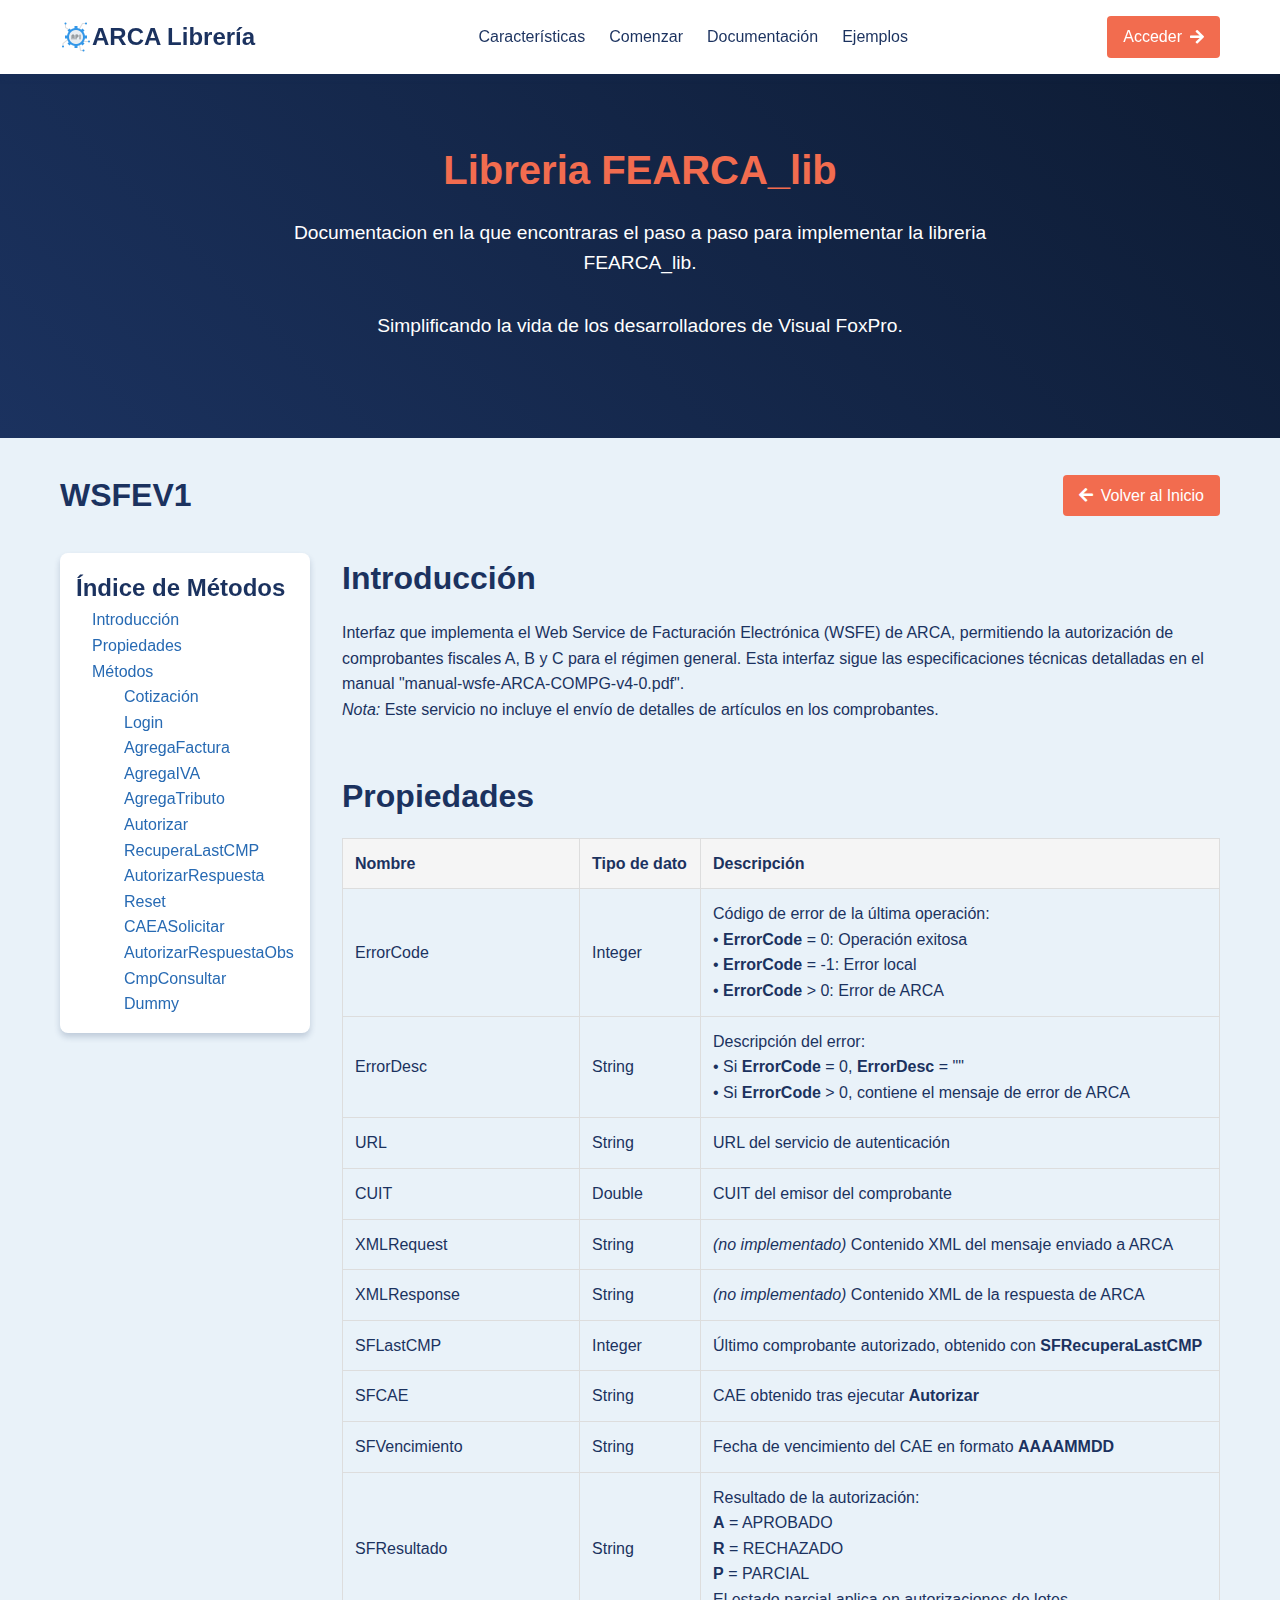
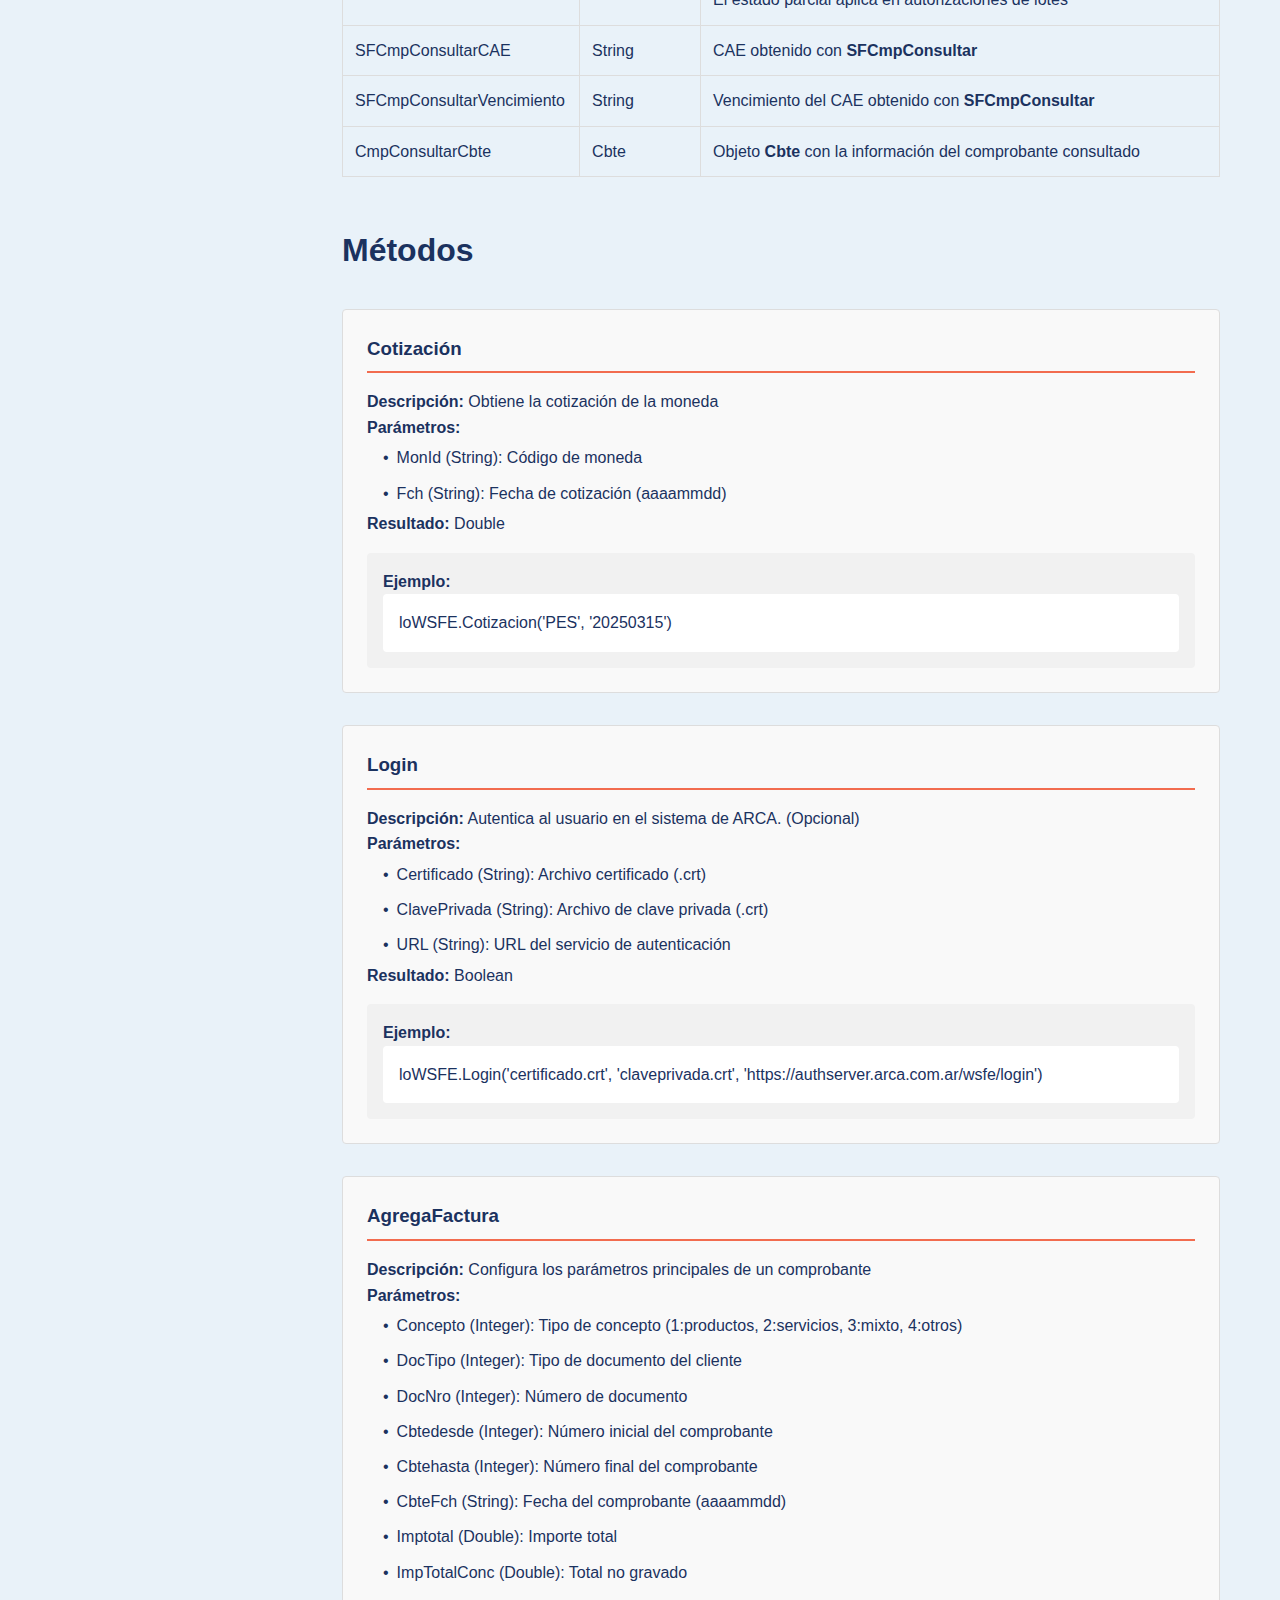
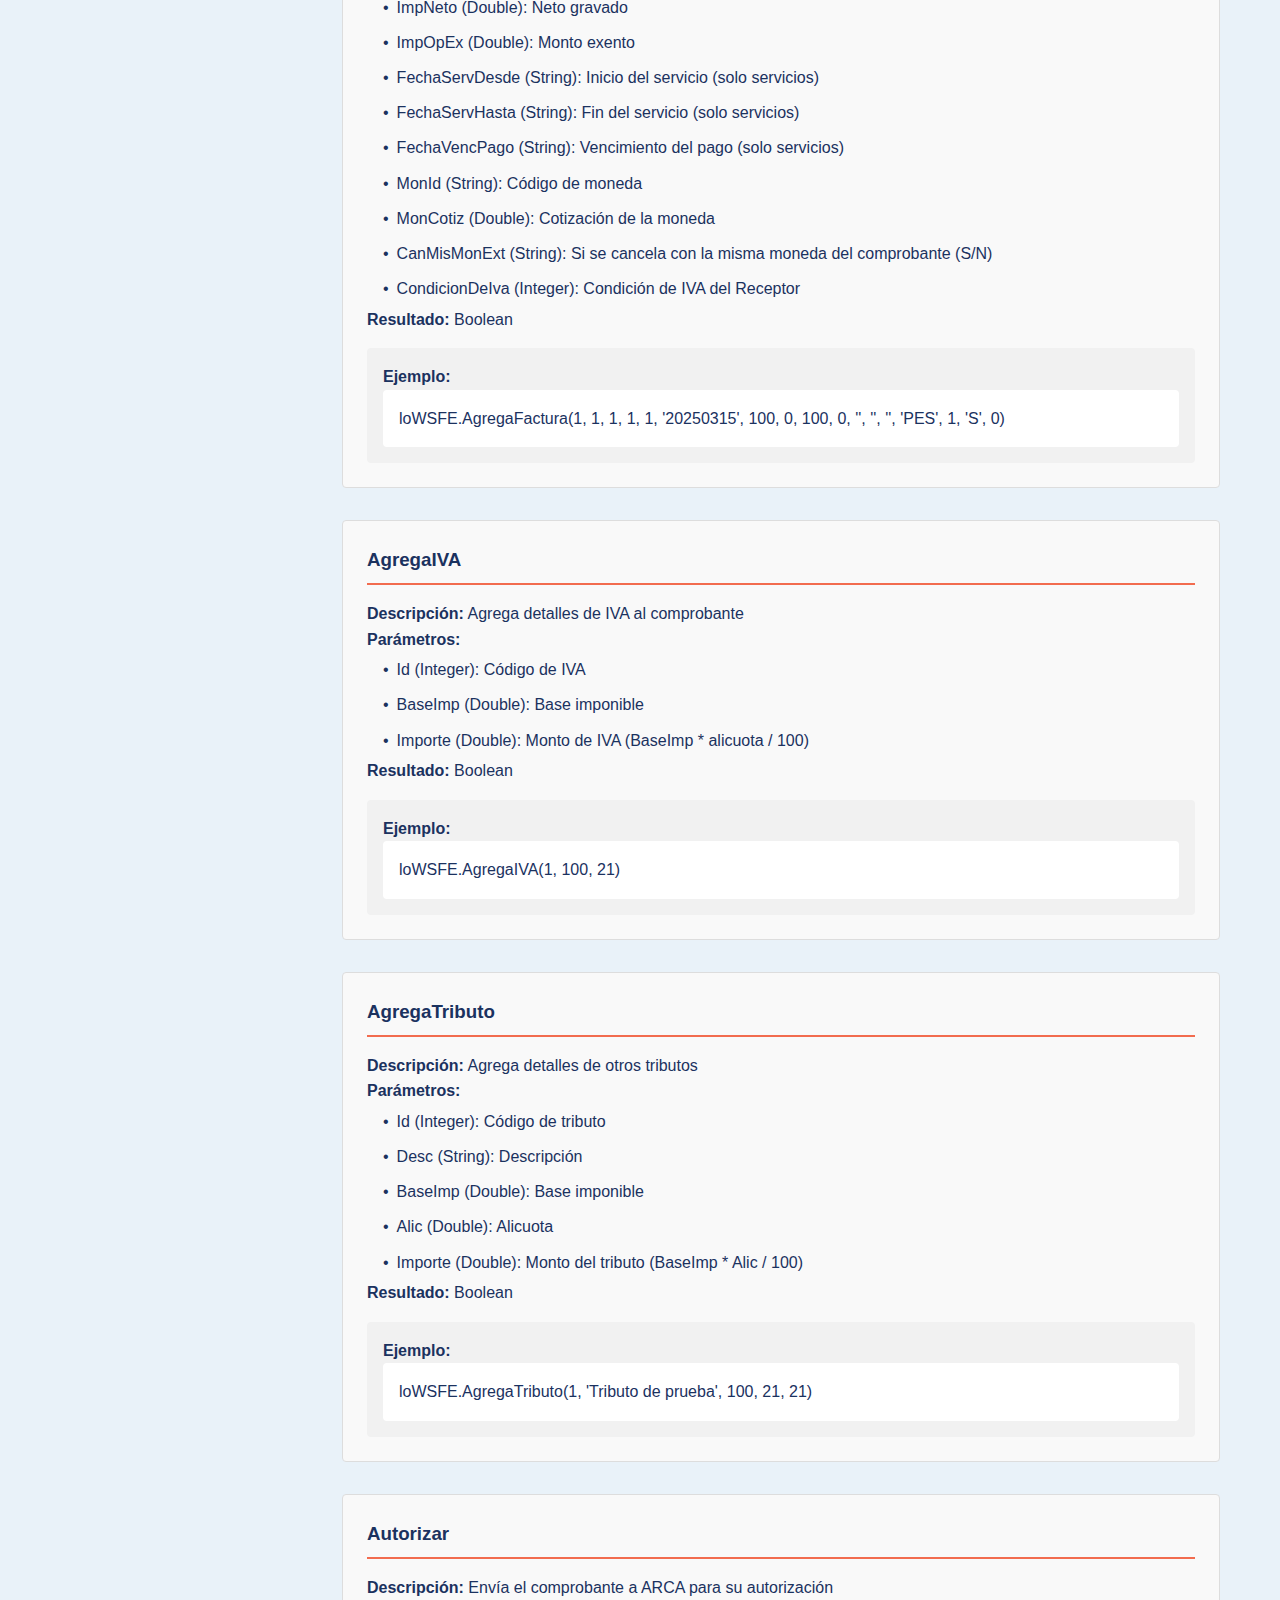
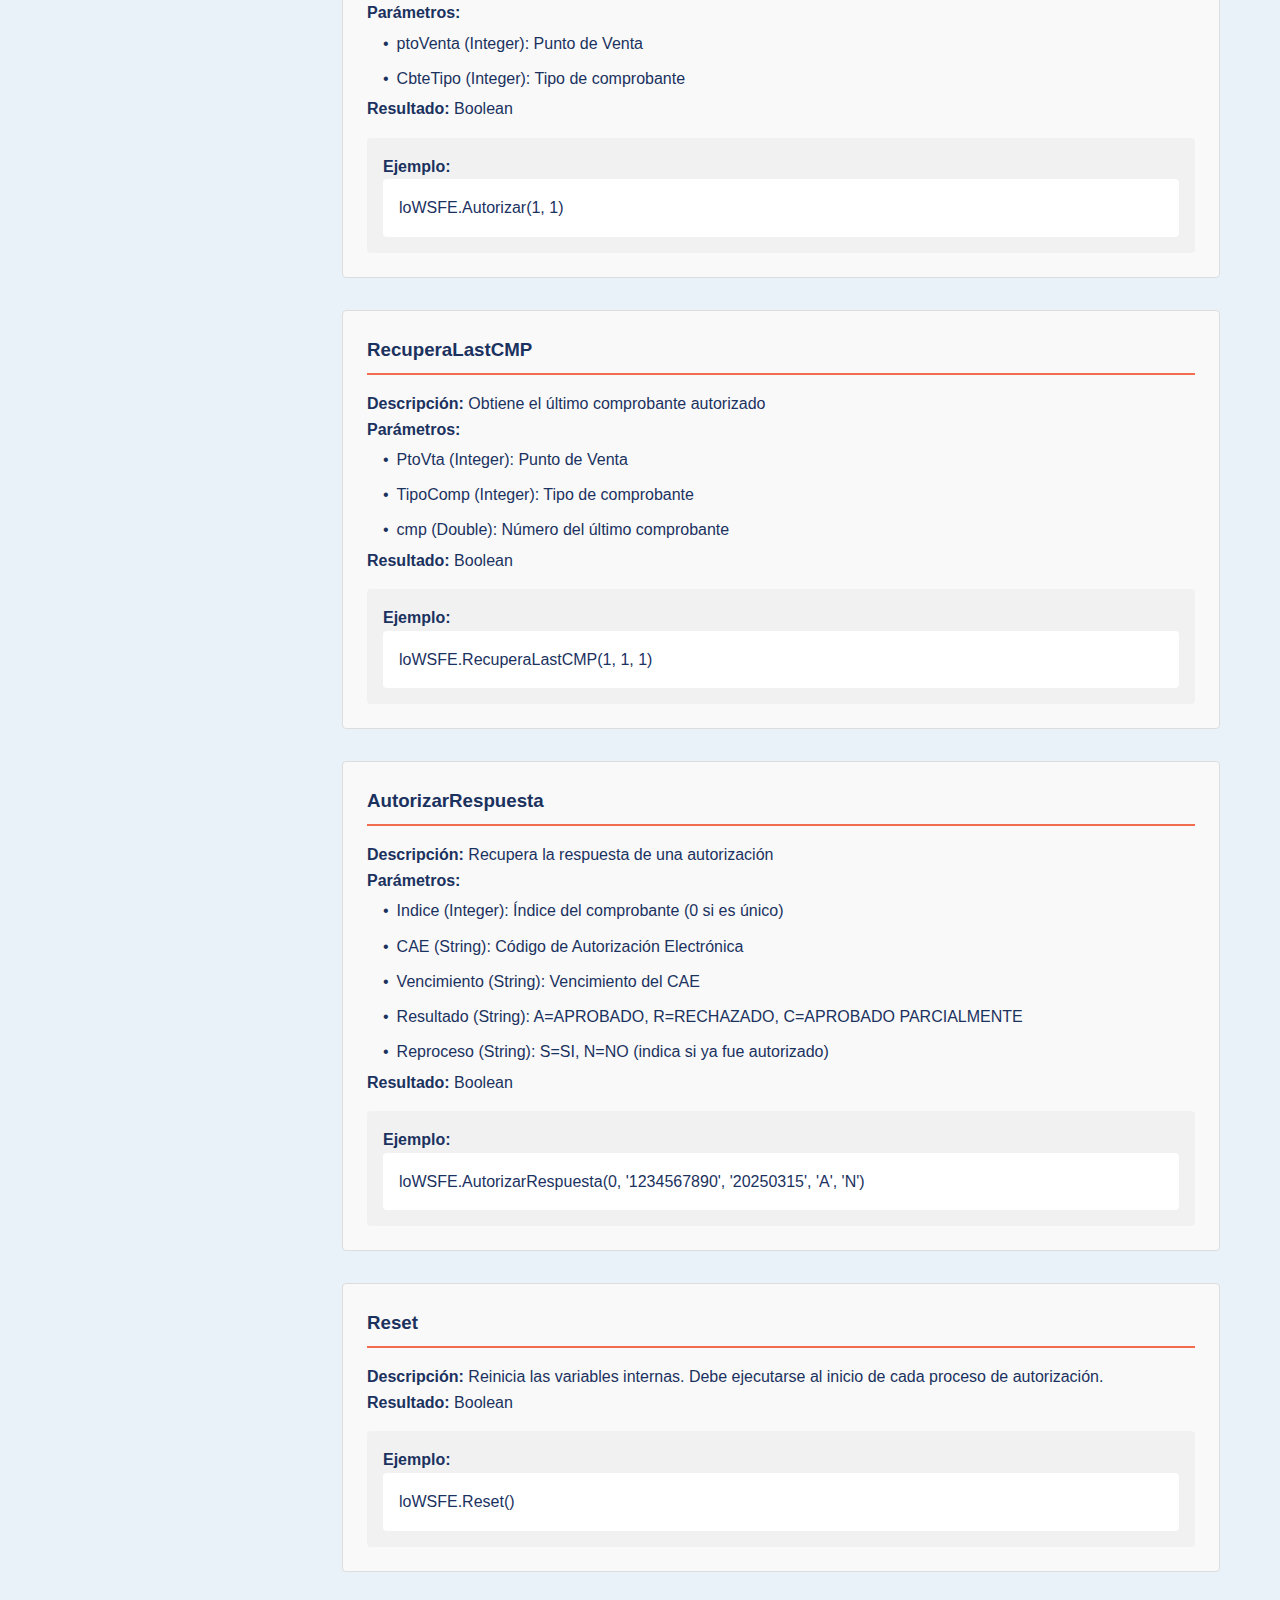
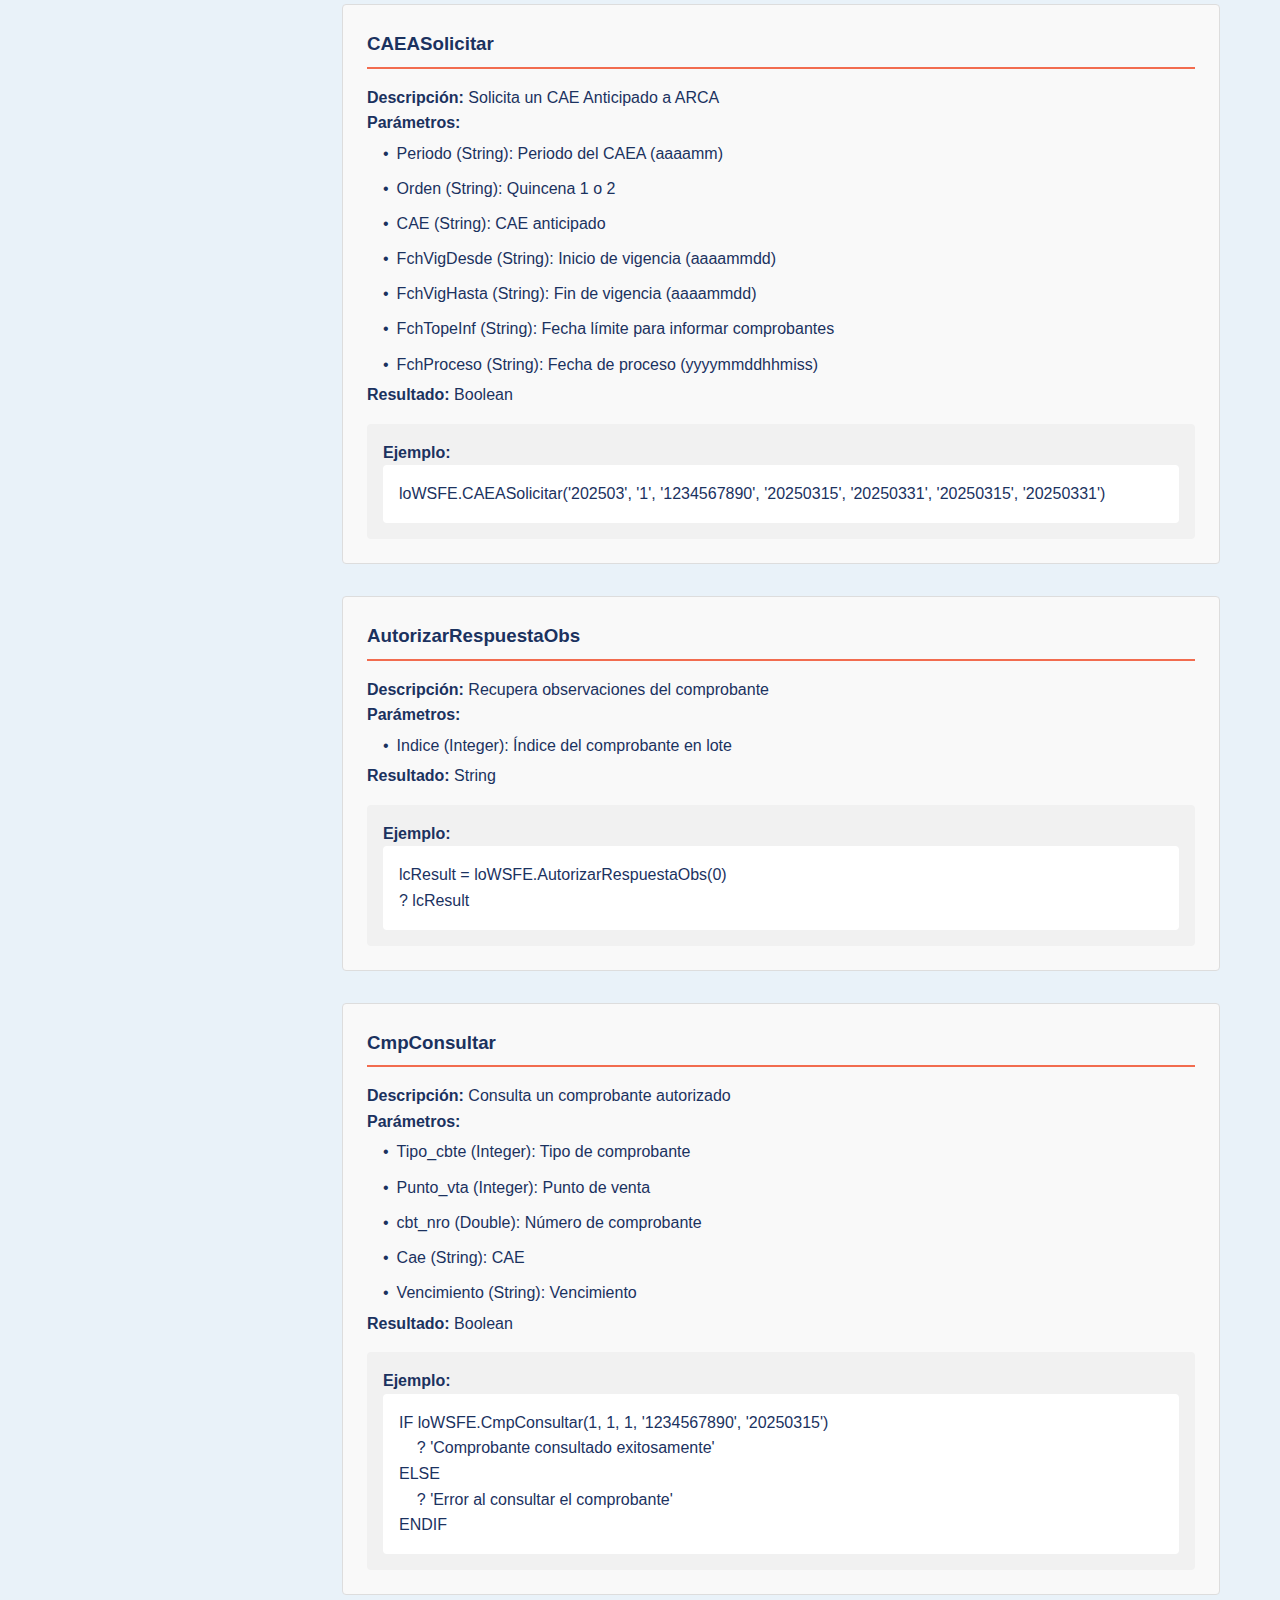
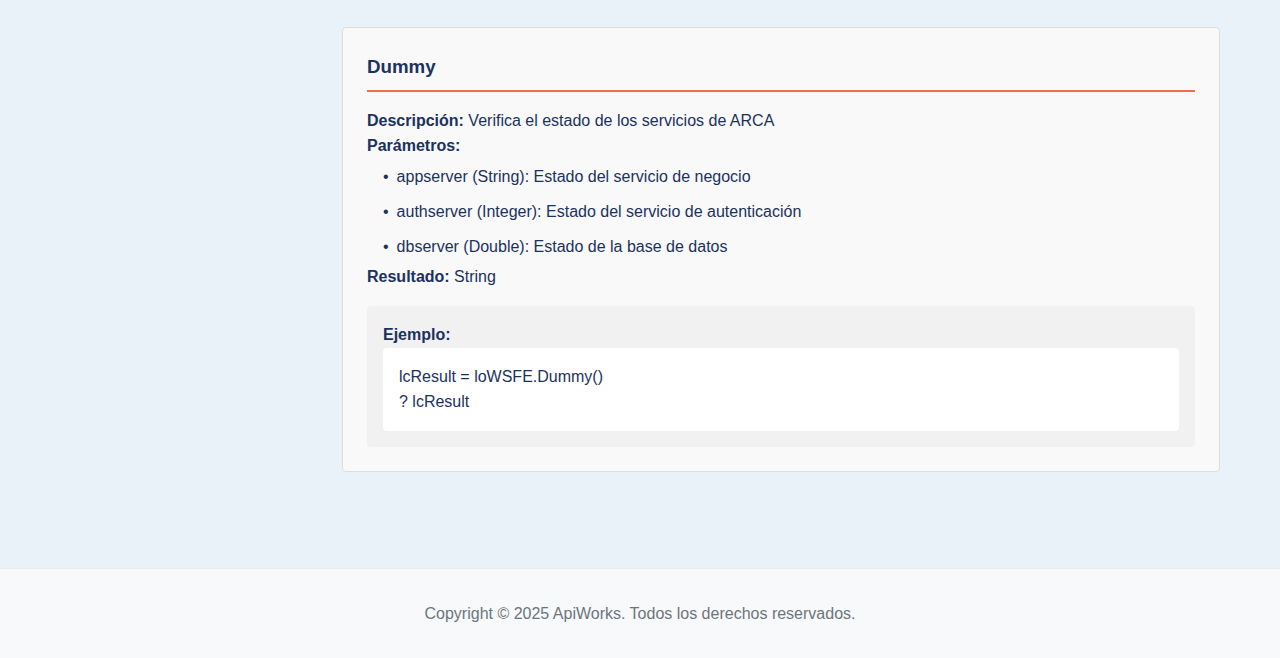
==== commit b33ff882: "algunos cambios de estilo y los ejemplos" ====
--- a/documentation.html
+++ b/documentation.html
@@ -30,7 +30,7 @@
                     <li><a href="#getting-started">Comenzar</a></li>
                     <li><a href="#documentation">Documentación</a></li>
                     <li><a href="#examples">Ejemplos</a></li>
-                    <li><a href="#troubleshooting">Solución de Problemas</a></li>
+                    <!--<li><a href="#troubleshooting">Solución de Problemas</a></li>-->
                 </ul>
             </nav>
             <div class="nav-buttons">
@@ -422,7 +422,7 @@
 
     <footer class="footer">
         <div class="container">
-            <p>Copyright &copy; 2025 Factor Code Lab. Todos los derechos reservados.</p>
+            <p>Copyright &copy; 2025 ApiWorks. Todos los derechos reservados.</p>
         </div>
     </footer>
 </body>
--- a/css/styles.css
+++ b/css/styles.css
@@ -209,6 +209,7 @@
     padding: 4rem 0;
     background-color: var(--light);
     text-align: center;
+    margin-bottom: 4rem;
 }
 .library h2 {
     color: var(--primary);
@@ -226,6 +227,13 @@
     height: 3px;
     background-color: var(--primary);
     transform: translateX(-50%);
+}
+
+.space {
+    margin-bottom: 5rem;
+}
+.space2 {
+    margin-top: 10rem;
 }
 .documentation {
     padding: 4rem 0;
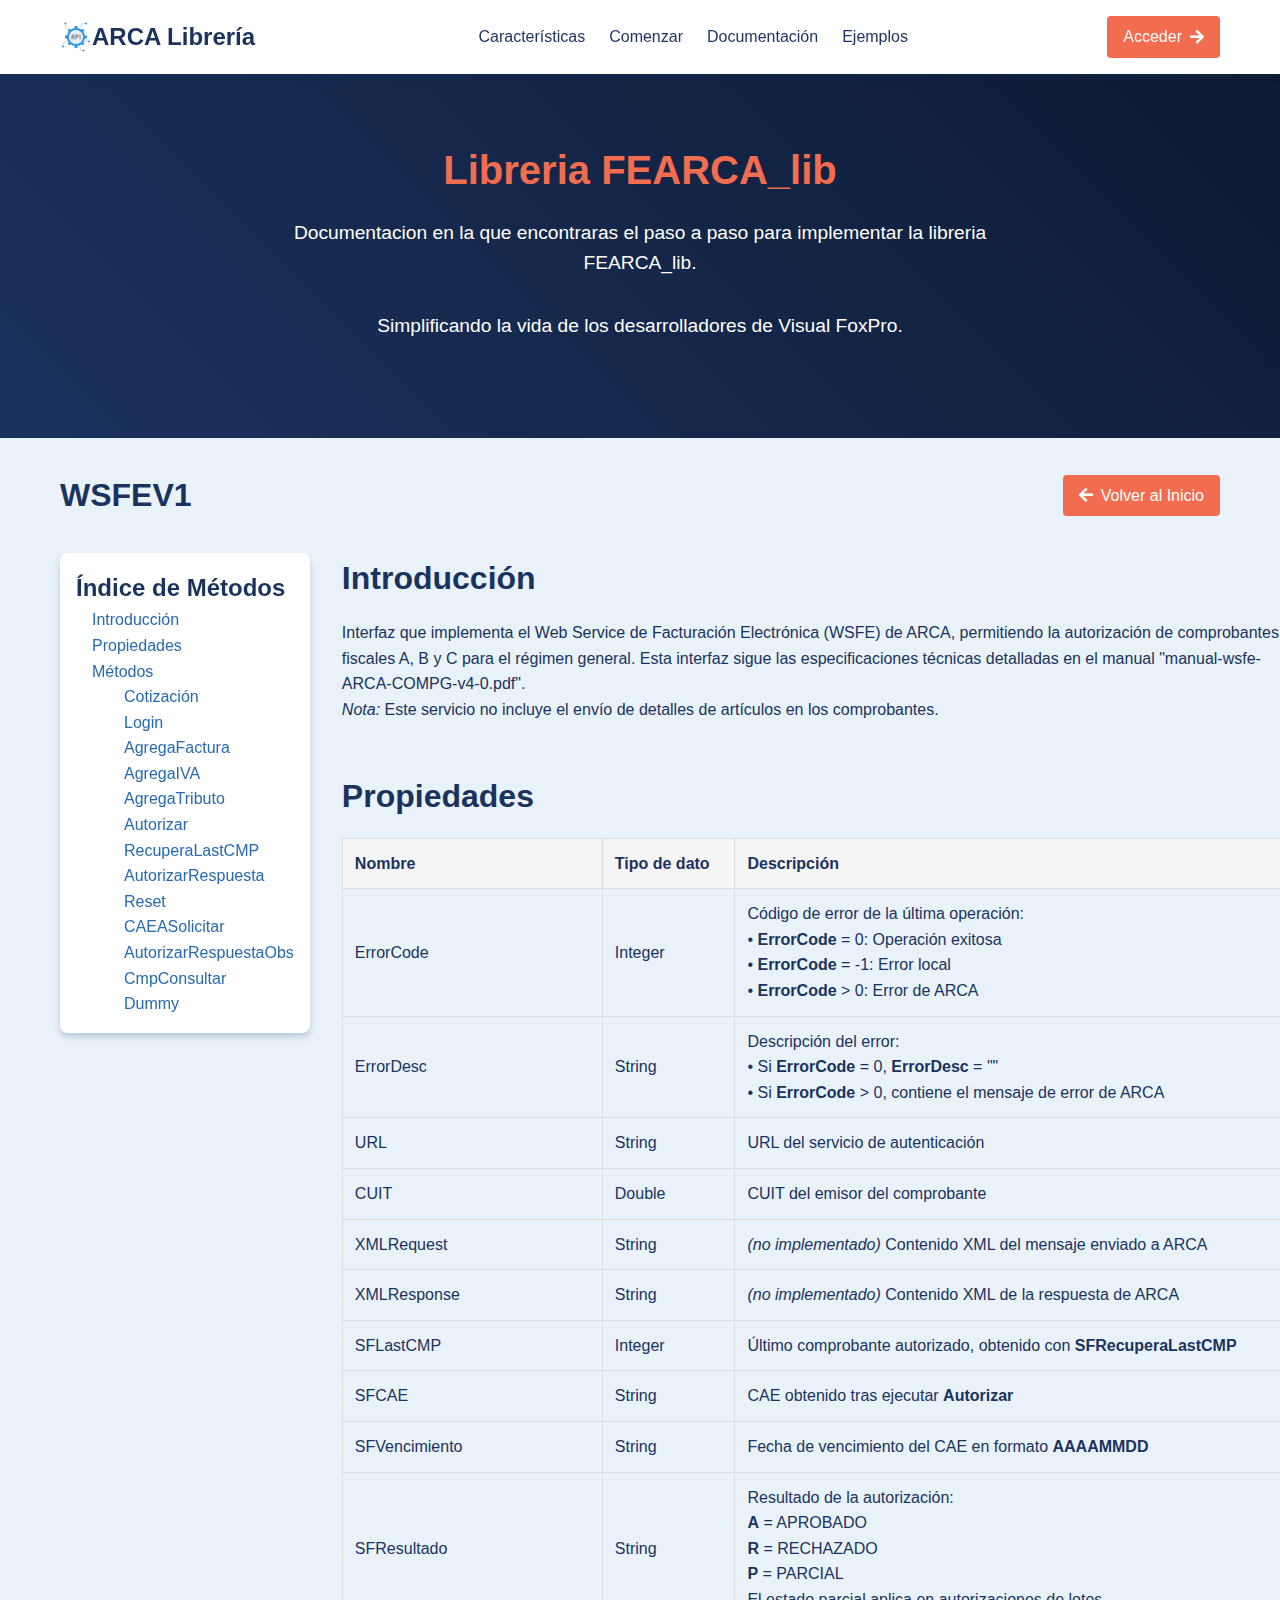
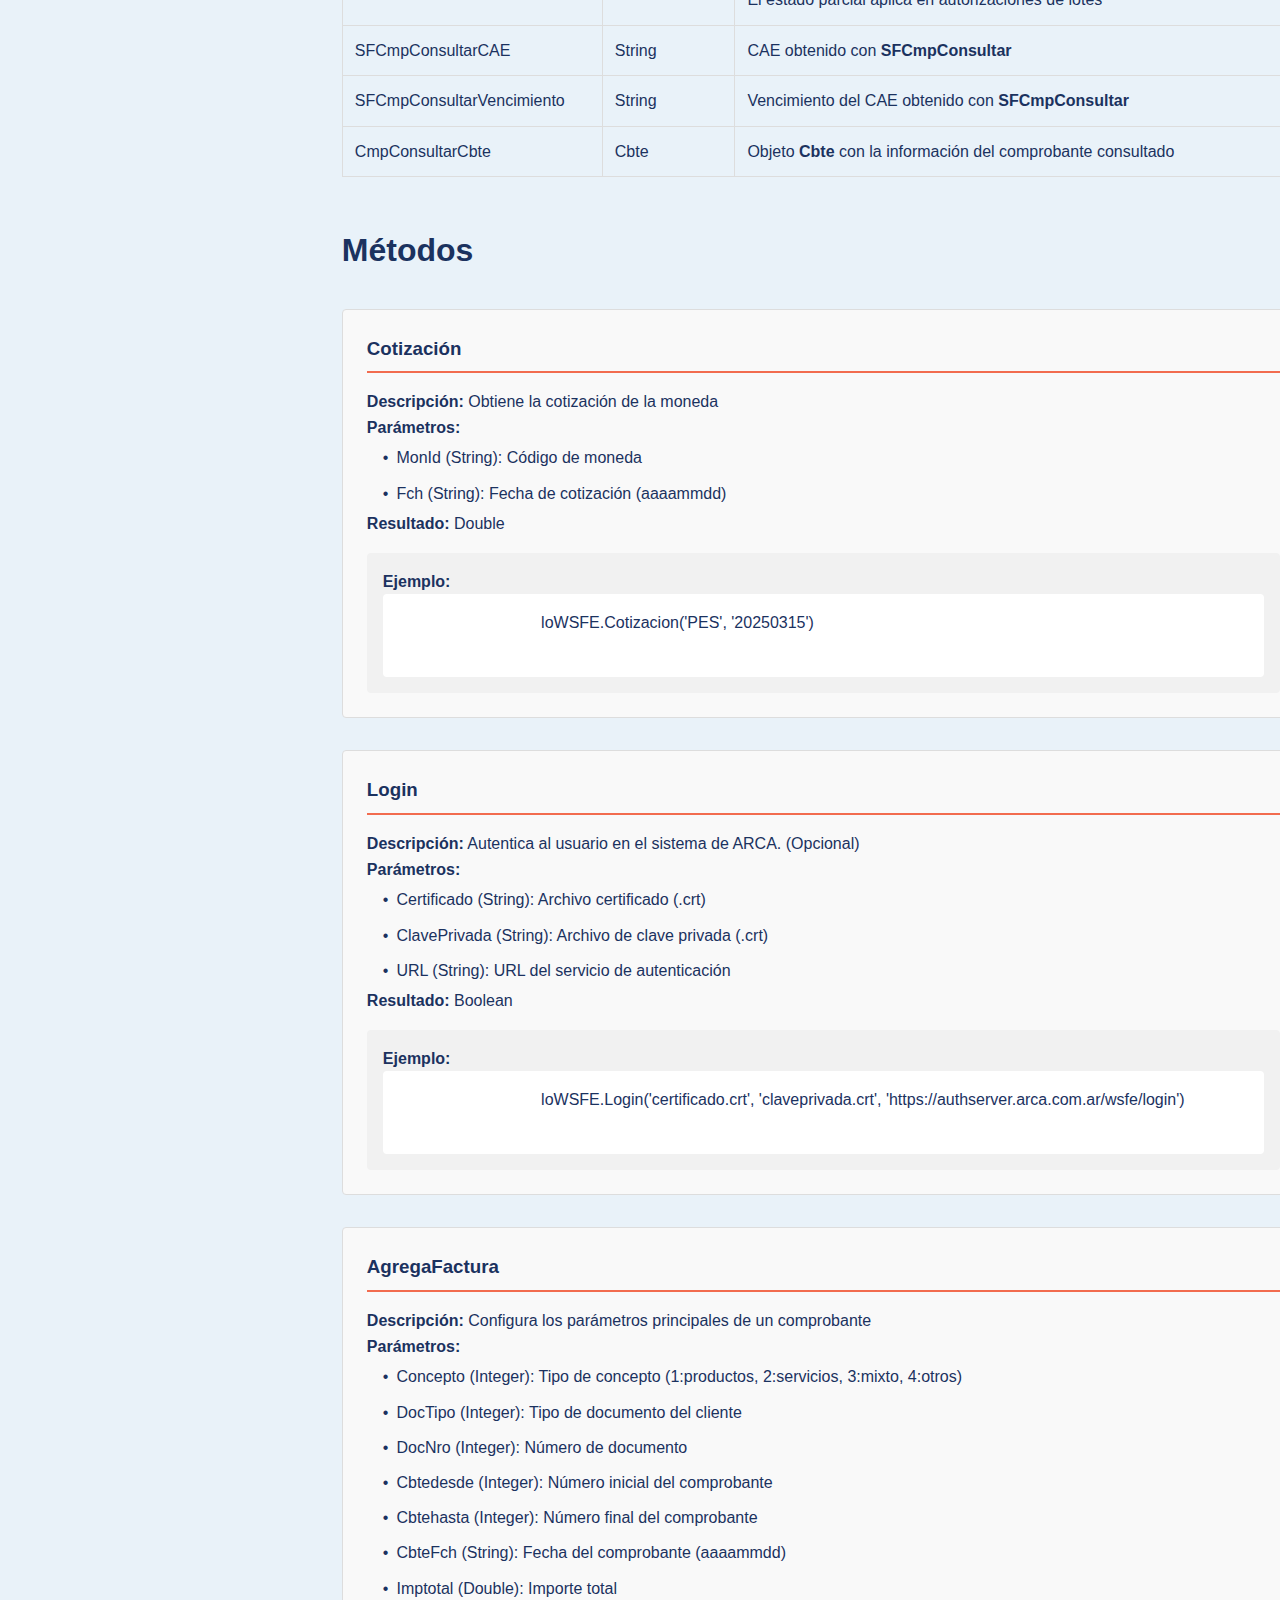
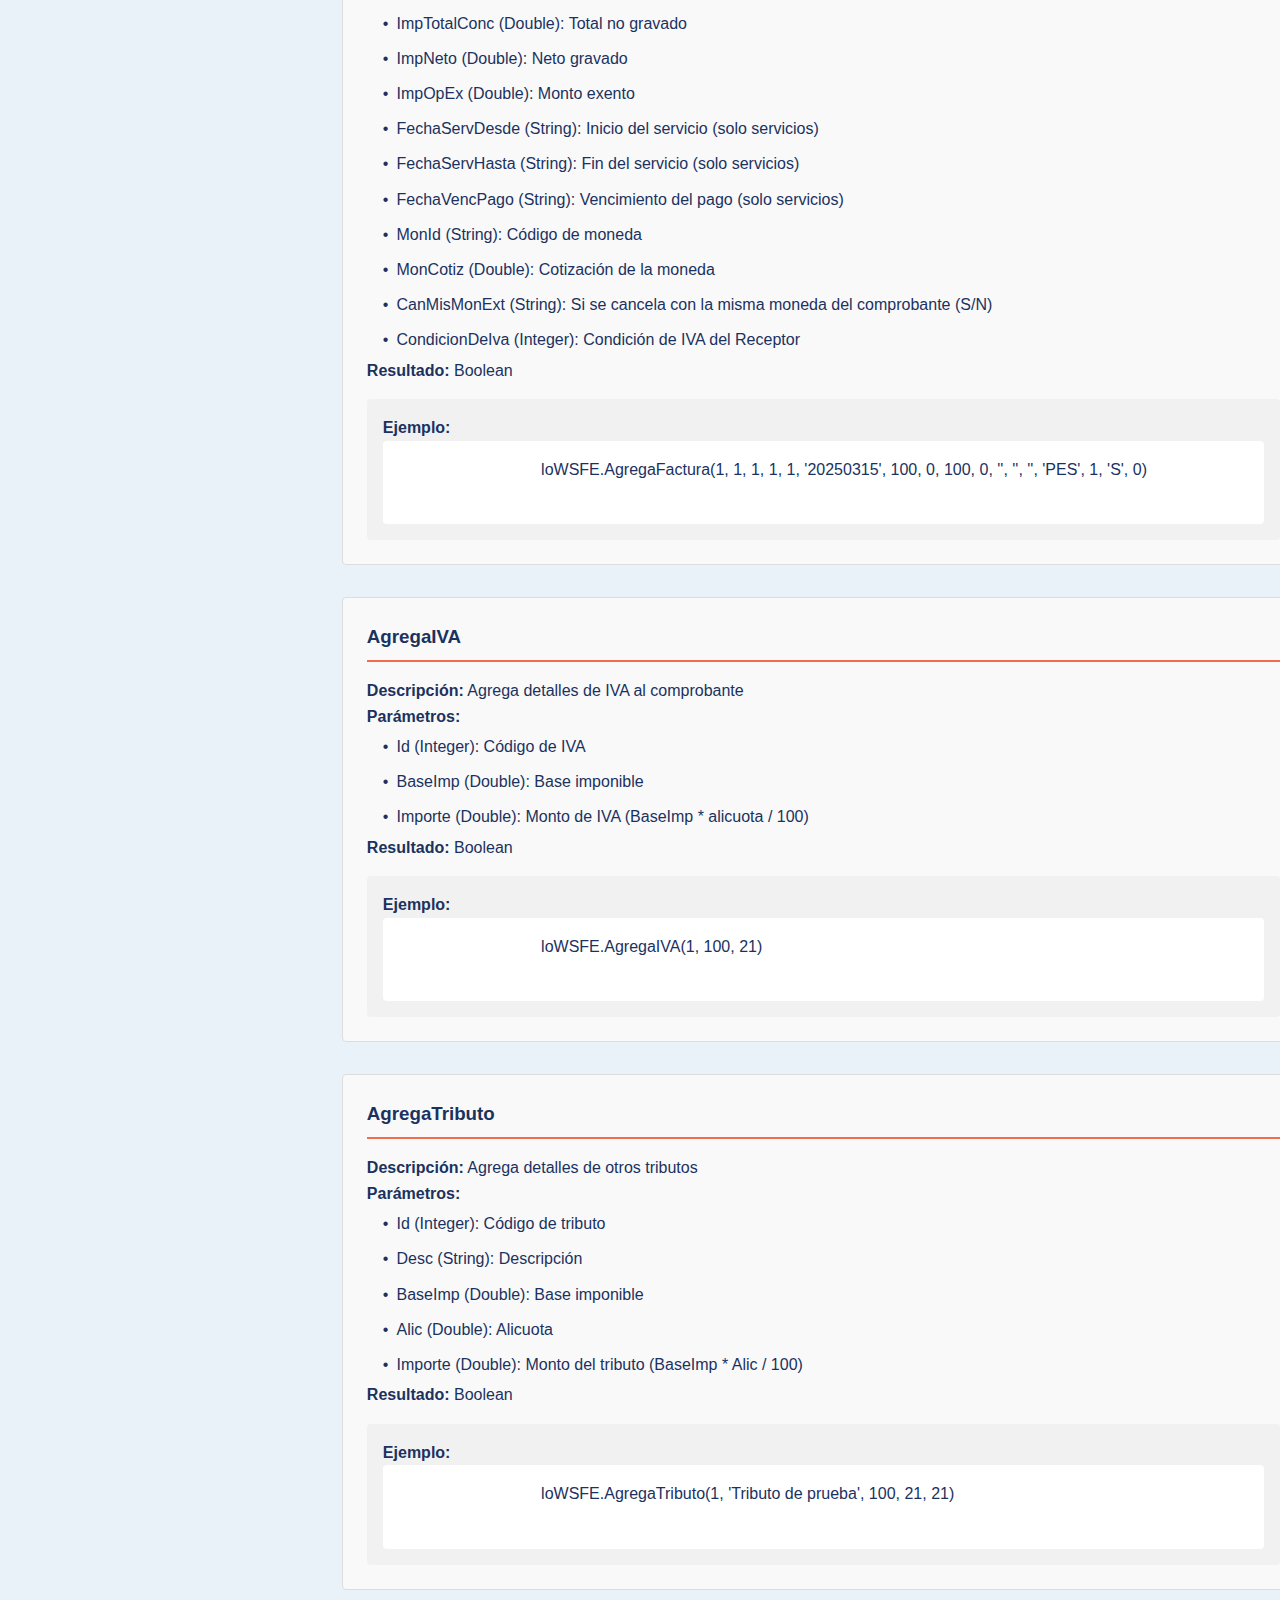
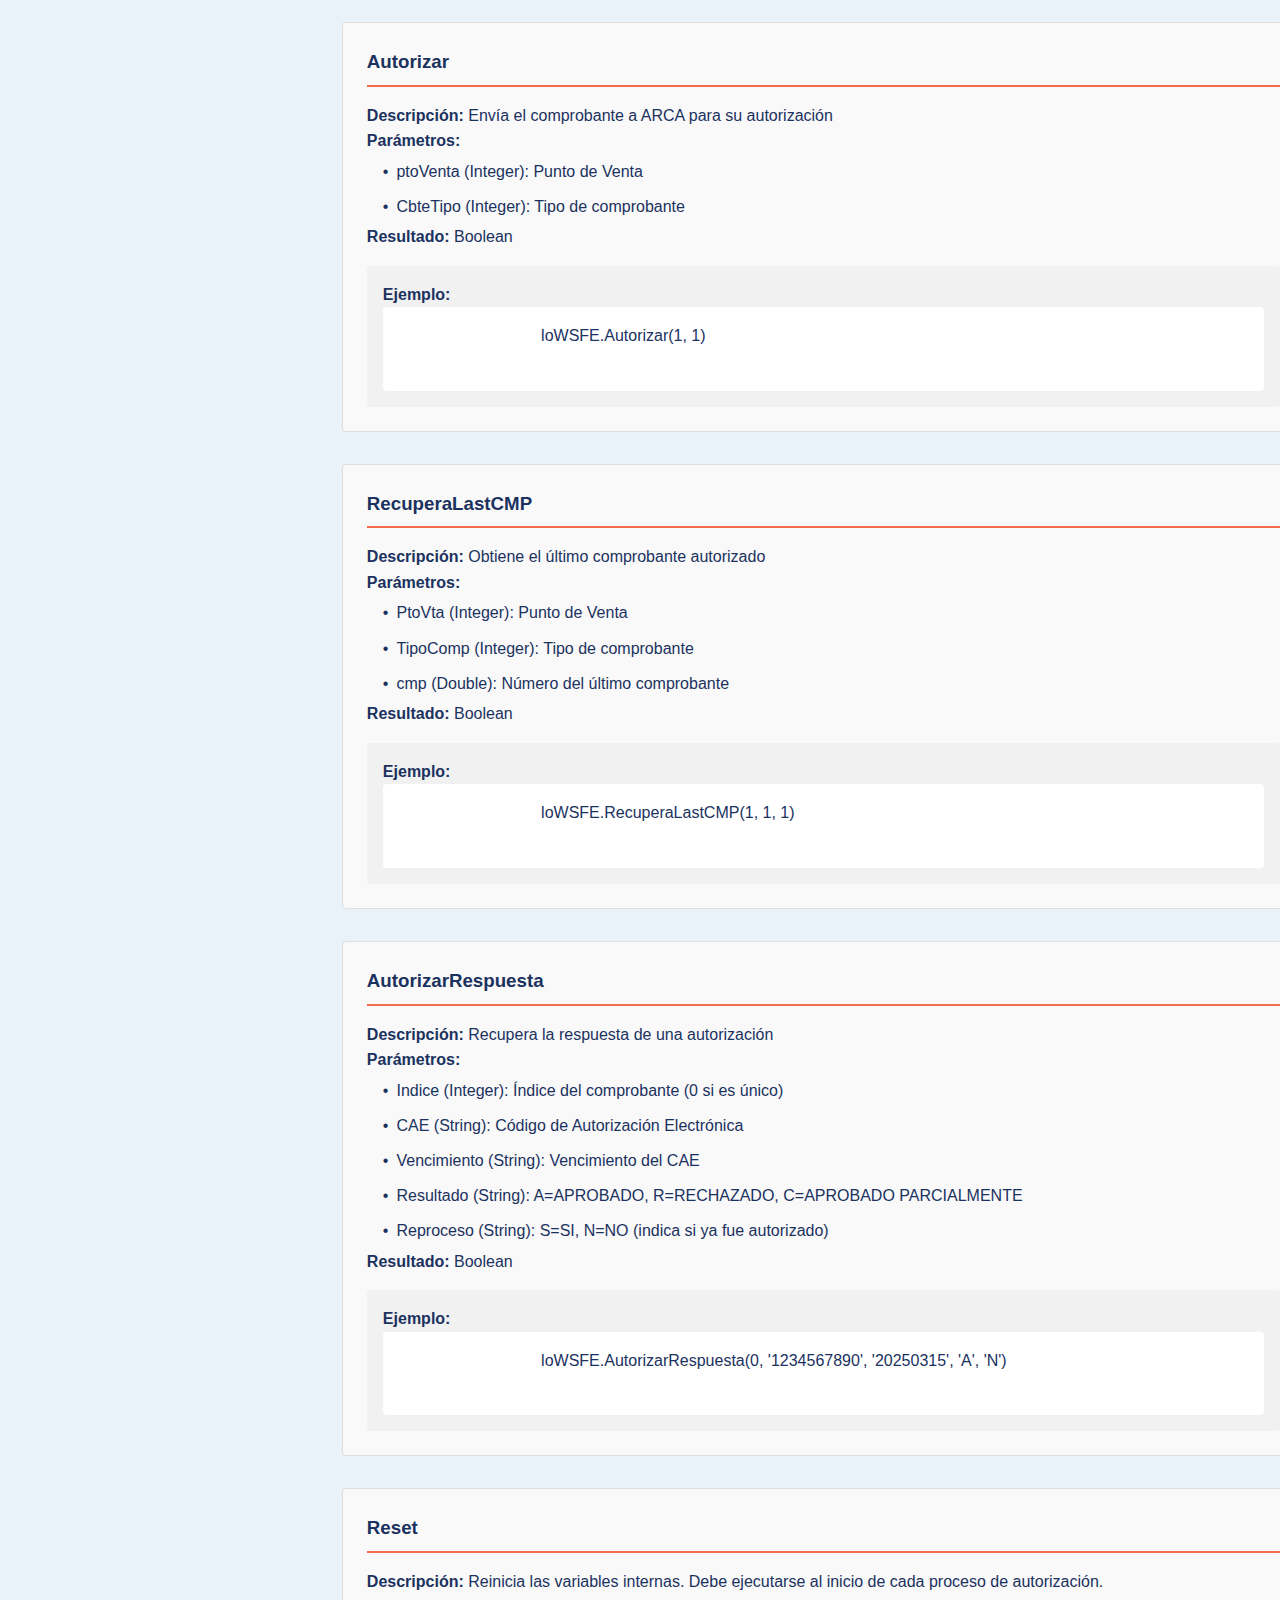
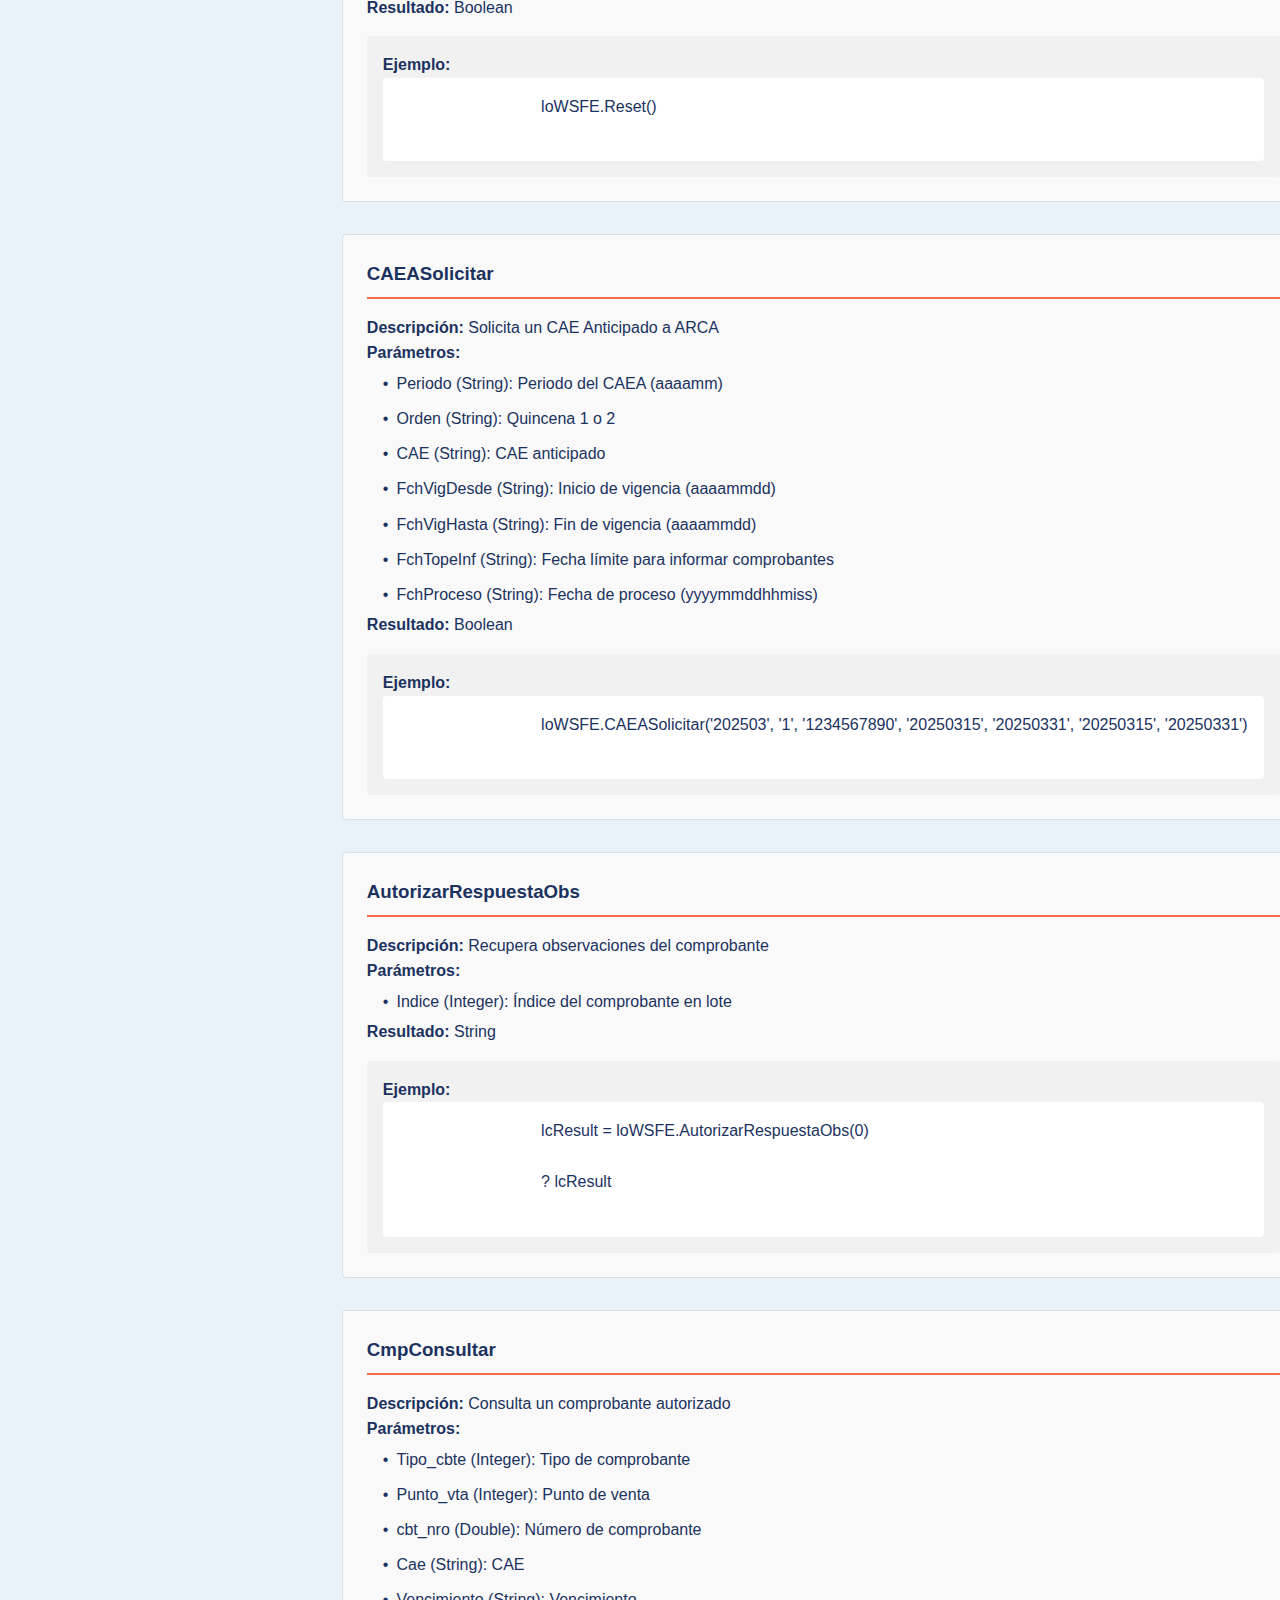
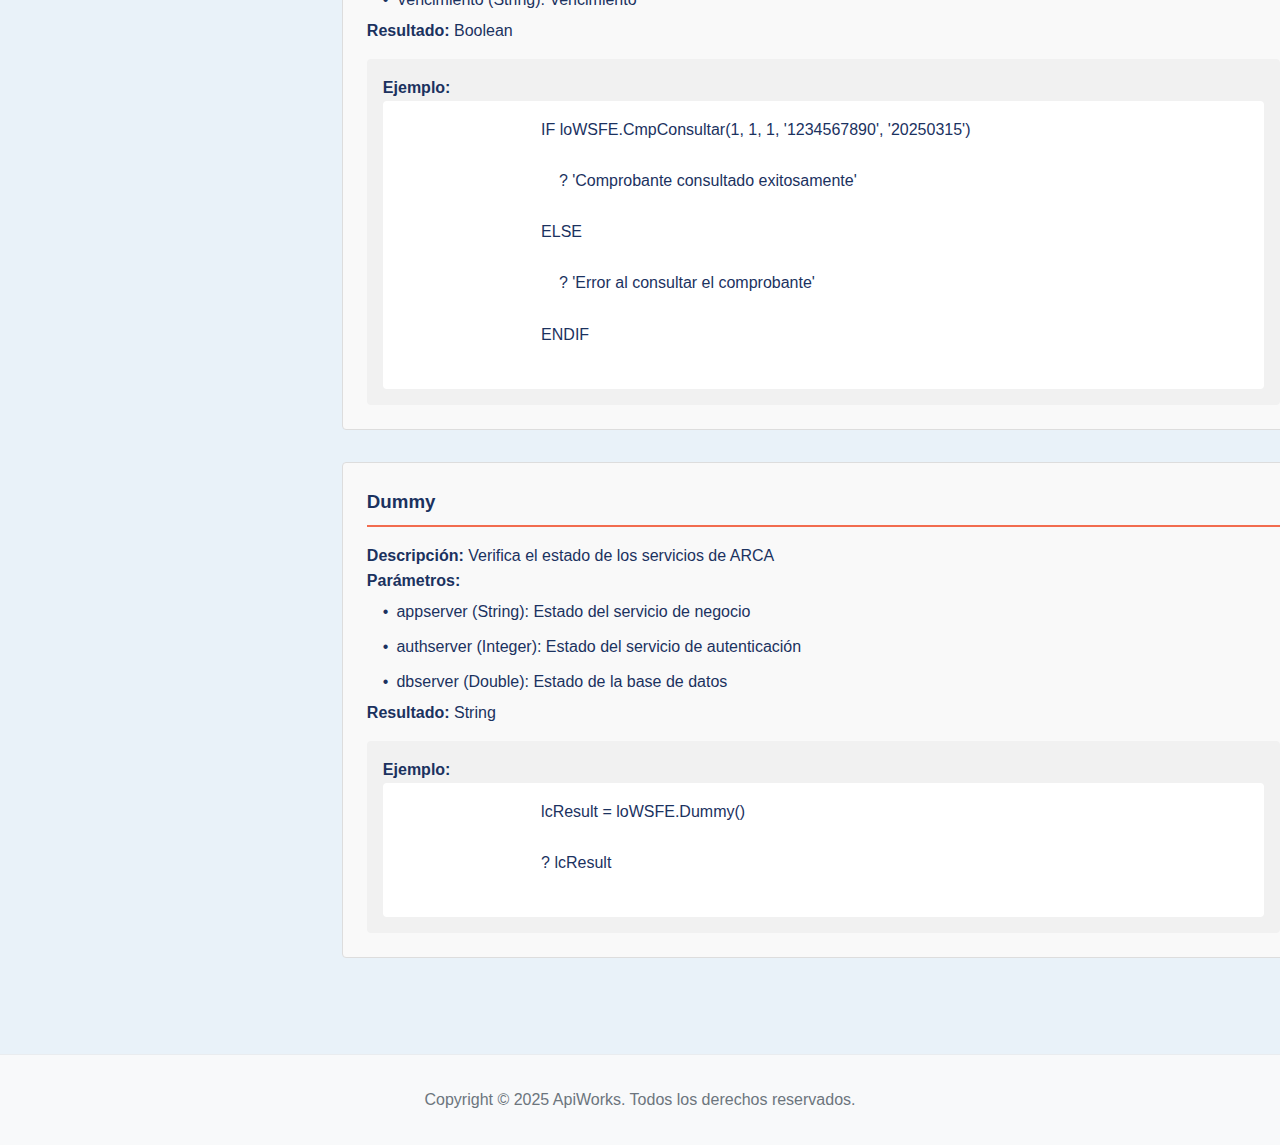
==== commit 0e4c8f42: "Modificacion de estilo para responsive" ====
--- a/documentation.html
+++ b/documentation.html
@@ -186,7 +186,6 @@
 
                 <section id="metodos">
                     <h2 class="content-title">Métodos</h2>
-                    
                     <div id="cotizacion" class="metodo">
                         <h3>Cotización</h3>
                         <p><strong>Descripción:</strong> Obtiene la cotización de la moneda</p>
@@ -198,7 +197,9 @@
                         <p><strong>Resultado:</strong> Double</p>
                         <div class="ejemplo">
                             <h4>Ejemplo:</h4>
-                            <pre><code>loWSFE.Cotizacion('PES', '20250315')</code></pre>
+                            <pre>
+                                <code>loWSFE.Cotizacion('PES', '20250315')</code>
+                            </pre>
                         </div>
                     </div>
 
@@ -214,7 +215,9 @@
                         <p><strong>Resultado:</strong> Boolean</p>
                         <div class="ejemplo">
                             <h4>Ejemplo:</h4>
-                            <pre><code>loWSFE.Login('certificado.crt', 'claveprivada.crt', 'https://authserver.arca.com.ar/wsfe/login')</code></pre>
+                            <pre>
+                                <code>loWSFE.Login('certificado.crt', 'claveprivada.crt', 'https://authserver.arca.com.ar/wsfe/login')</code>
+                            </pre>
                         </div>
                     </div>
 
@@ -244,7 +247,9 @@
                         <p><strong>Resultado:</strong> Boolean</p>
                         <div class="ejemplo">
                             <h4>Ejemplo:</h4>
-                            <pre><code>loWSFE.AgregaFactura(1, 1, 1, 1, 1, '20250315', 100, 0, 100, 0, '', '', '', 'PES', 1, 'S', 0)</code></pre>
+                            <pre>
+                                <code>loWSFE.AgregaFactura(1, 1, 1, 1, 1, '20250315', 100, 0, 100, 0, '', '', '', 'PES', 1, 'S', 0)</code>
+                            </pre>
                         </div>
                     </div>
 
@@ -260,7 +265,9 @@
                         <p><strong>Resultado:</strong> Boolean</p>
                         <div class="ejemplo">
                             <h4>Ejemplo:</h4>
-                            <pre><code>loWSFE.AgregaIVA(1, 100, 21)</code></pre>
+                            <pre>
+                                <code>loWSFE.AgregaIVA(1, 100, 21)</code>
+                            </pre>
                         </div>
                     </div>
 
@@ -278,7 +285,9 @@
                         <p><strong>Resultado:</strong> Boolean</p>
                         <div class="ejemplo">
                             <h4>Ejemplo:</h4>
-                            <pre><code>loWSFE.AgregaTributo(1, 'Tributo de prueba', 100, 21, 21)</code></pre>
+                            <pre>
+                                <code>loWSFE.AgregaTributo(1, 'Tributo de prueba', 100, 21, 21)</code>
+                            </pre>
                         </div>
                     </div>
 
@@ -293,7 +302,9 @@
                         <p><strong>Resultado:</strong> Boolean</p>
                         <div class="ejemplo">
                             <h4>Ejemplo:</h4>
-                            <pre><code>loWSFE.Autorizar(1, 1)</code></pre>
+                            <pre>
+                                <code>loWSFE.Autorizar(1, 1)</code>
+                            </pre>
                         </div>
                     </div>
 
@@ -309,7 +320,9 @@
                         <p><strong>Resultado:</strong> Boolean</p>
                         <div class="ejemplo">
                             <h4>Ejemplo:</h4>
-                            <pre><code>loWSFE.RecuperaLastCMP(1, 1, 1)</code></pre>
+                            <pre>
+                                <code>loWSFE.RecuperaLastCMP(1, 1, 1)</code>
+                            </pre>
                         </div>
                     </div>
 
@@ -327,7 +340,9 @@
                         <p><strong>Resultado:</strong> Boolean</p>
                         <div class="ejemplo">
                             <h4>Ejemplo:</h4>
-                            <pre><code>loWSFE.AutorizarRespuesta(0, '1234567890', '20250315', 'A', 'N')</code></pre>
+                            <pre>
+                                <code>loWSFE.AutorizarRespuesta(0, '1234567890', '20250315', 'A', 'N')</code>
+                            </pre>
                         </div>
                     </div>
 
@@ -337,7 +352,9 @@
                         <p><strong>Resultado:</strong> Boolean</p>
                         <div class="ejemplo">
                             <h4>Ejemplo:</h4>
-                            <pre><code>loWSFE.Reset()</code></pre>
+                            <pre>
+                                <code>loWSFE.Reset()</code>
+                            </pre>
                         </div>
                     </div>
 
@@ -357,7 +374,9 @@
                         <p><strong>Resultado:</strong> Boolean</p>
                         <div class="ejemplo">
                             <h4>Ejemplo:</h4>
-                            <pre><code>loWSFE.CAEASolicitar('202503', '1', '1234567890', '20250315', '20250331', '20250315', '20250331')</code></pre>
+                            <pre>
+                                <code>loWSFE.CAEASolicitar('202503', '1', '1234567890', '20250315', '20250331', '20250315', '20250331')</code>
+                            </pre>
                         </div>
                     </div>
 
@@ -371,8 +390,10 @@
                         <p><strong>Resultado:</strong> String</p>
                         <div class="ejemplo">
                             <h4>Ejemplo:</h4>
-                            <pre><code>lcResult = loWSFE.AutorizarRespuestaObs(0)
-? lcResult</code></pre>
+                            <pre>
+                                <code>lcResult = loWSFE.AutorizarRespuestaObs(0)<br>
+                                ? lcResult</code>
+                            </pre>
                         </div>
                     </div>
 
@@ -390,11 +411,13 @@
                         <p><strong>Resultado:</strong> Boolean</p>
                         <div class="ejemplo">
                             <h4>Ejemplo:</h4>
-                            <pre><code>IF loWSFE.CmpConsultar(1, 1, 1, '1234567890', '20250315')
-    ? 'Comprobante consultado exitosamente'
-ELSE
-    ? 'Error al consultar el comprobante'
-ENDIF</code></pre>
+                            <pre>
+                                <code>IF loWSFE.CmpConsultar(1, 1, 1, '1234567890', '20250315')<br>
+                                    ? 'Comprobante consultado exitosamente'<br>
+                                ELSE<br>
+                                    ? 'Error al consultar el comprobante'<br>
+                                ENDIF</code>
+                            </pre>
                         </div>
                     </div>
 
@@ -410,11 +433,12 @@
                         <p><strong>Resultado:</strong> String</p>
                         <div class="ejemplo">
                             <h4>Ejemplo:</h4>
-                            <pre><code>lcResult = loWSFE.Dummy()
-? lcResult</code></pre>
-                        </div>
-                    </div>
-                    
+                            <pre>
+                                <code>lcResult = loWSFE.Dummy()<br>
+                                ? lcResult</code>
+                            </pre>
+                        </div>
+                    </div>
                 </section>
             </div>
         </div>
--- a/css/styles.css
+++ b/css/styles.css
@@ -265,6 +265,7 @@
 
 .tab-buttons {
     display: flex;
+    flex-direction: row;
     border-bottom: 1px solid #ddd;
     margin-bottom: 2rem;
     /*overflow-x: auto;
@@ -302,8 +303,8 @@
     bottom: -1px;
     left: 0;
     width: 100%;
-    height: 3px;
-    background-color: var(--primary);
+    height: 2px;
+    background-color: var(--success);
     transform: scaleX(0);
     animation: tabActive 0.3s forwards;
 }
@@ -371,6 +372,11 @@
     font-family: monospace;
     border-radius: 0 4px 4px 0;
     position: relative;
+    min-width: 670px; /* Añadir ancho mínimo */
+    width: 100%; /* Asegurar que ocupe todo el ancho disponible */
+    box-sizing: border-box; /* Incluir padding en el cálculo del ancho */
+    overflow-x: auto;
+   
 }
 
 .code-block::before {
@@ -384,6 +390,7 @@
     padding: 0.2rem 0.5rem;
     border-radius: 3px;
     opacity: 0.8;
+   
 }
 
 .error-section {
@@ -515,6 +522,14 @@
     
     .tab-buttons {
         overflow-x: auto;
+        flex-direction: column;
+    }
+    .code-block {
+        min-width: 350px;
+    }
+    .tab-btn {
+        
+        flex-direction: column;
     }
 }
 
@@ -533,6 +548,12 @@
     
     .step-number {
         margin-bottom: 0.5rem;
+    }
+    .code-block {
+        min-width: 300px;
+    }
+    .tab-buttons {
+        flex-direction: column;
     }
 }
 
